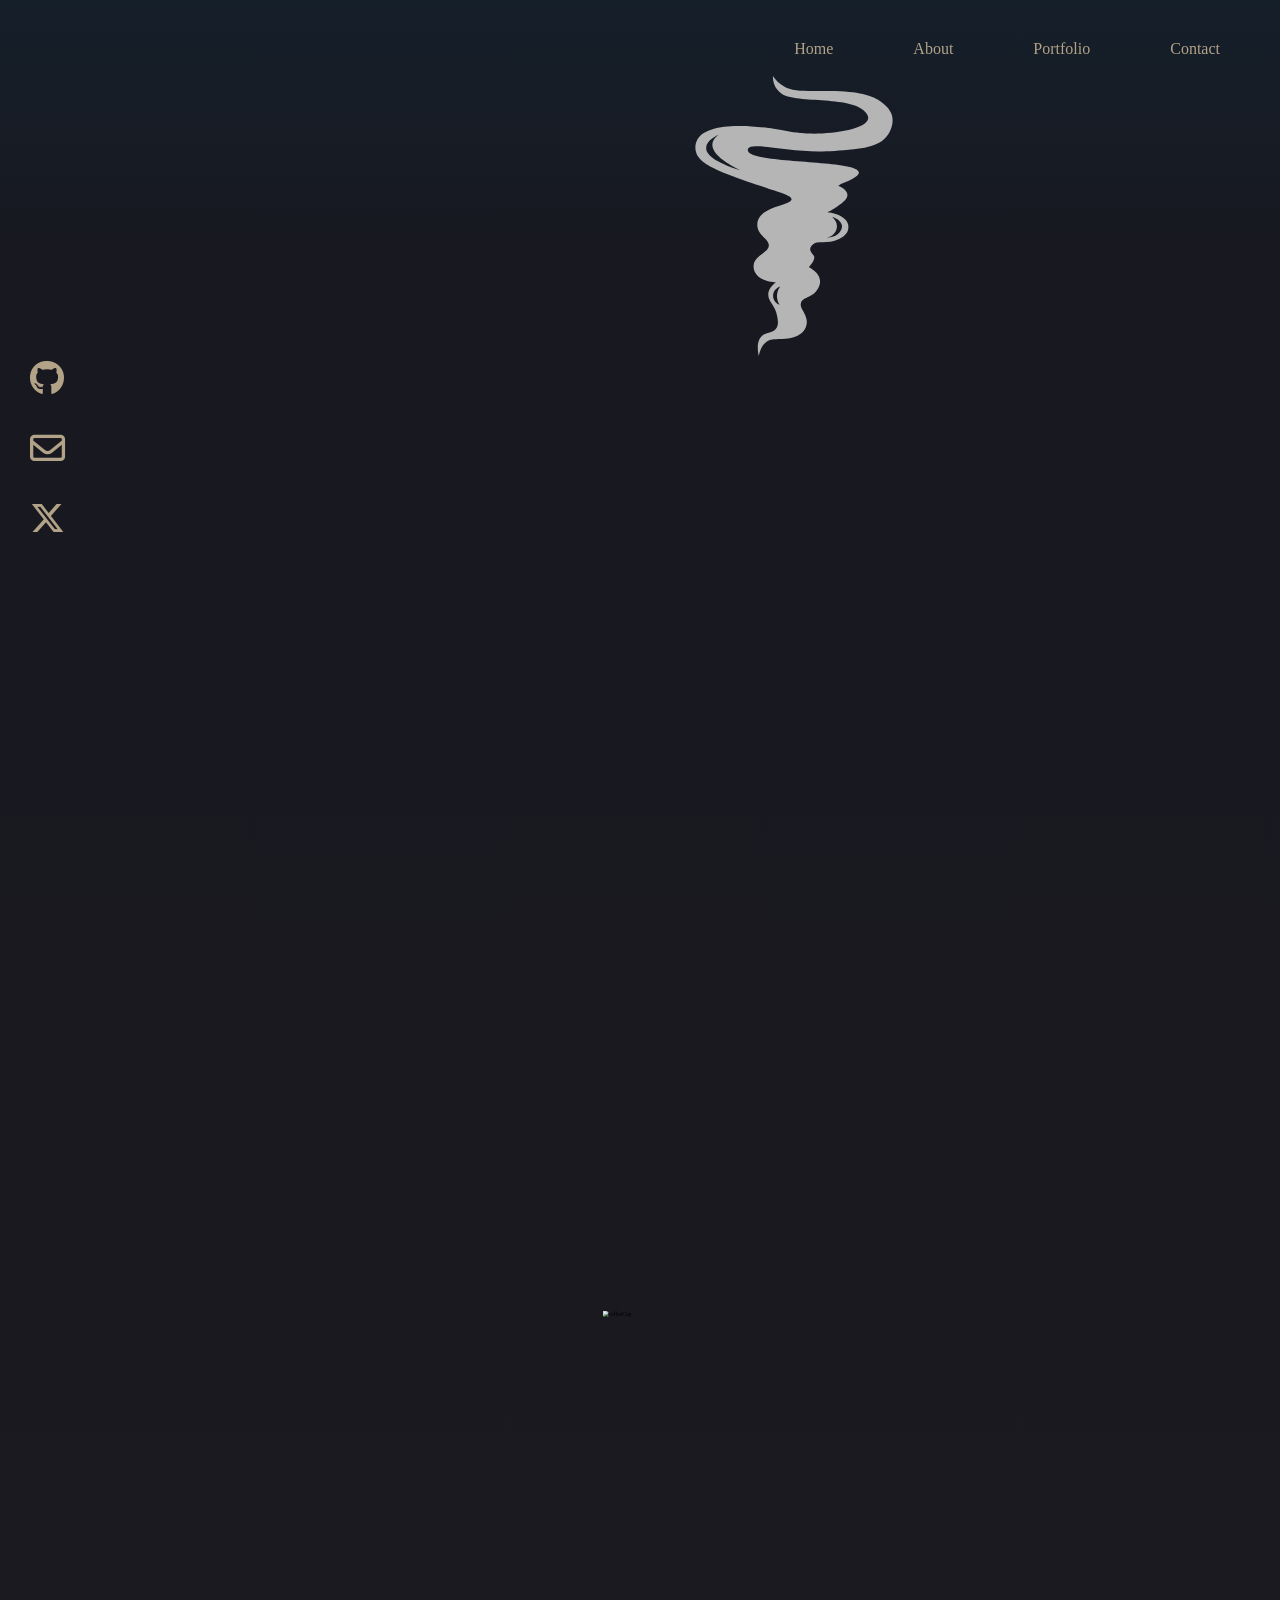
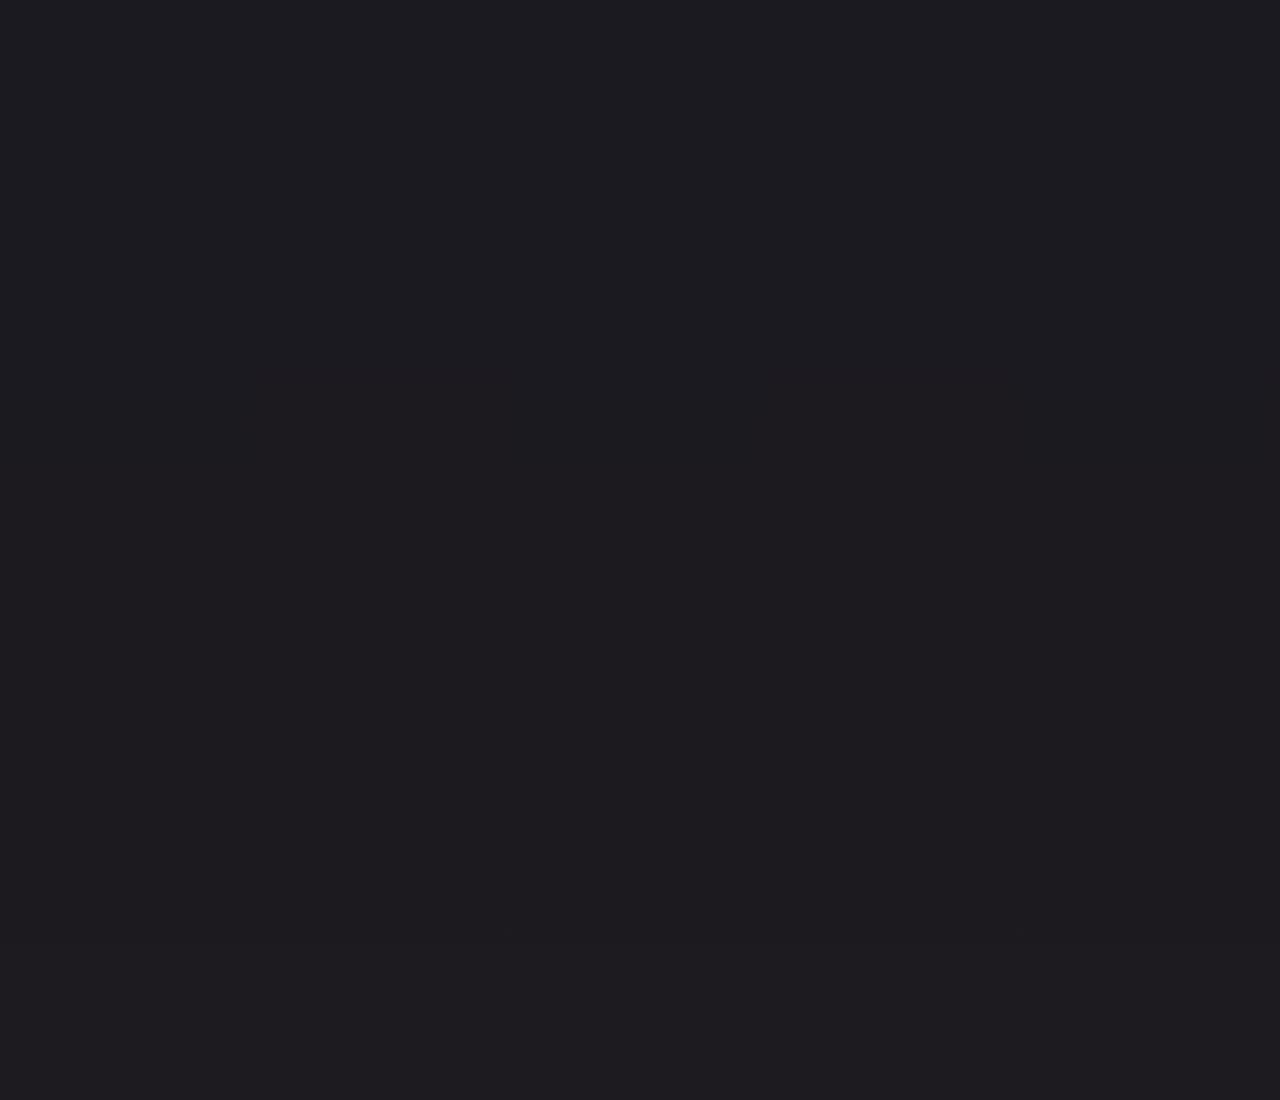
==== index.html @ a64e22fc "Merge pull request #1 from Aurios6/NewDesign New design change cup of coffe" ====
<!DOCTYPE html>
<html lang="en">

<head>
    <meta charset="UTF-8">
    <meta name="viewport" content="width=device-width, initial-scale=1.0">
    <link rel="stylesheet" href="https://cdnjs.cloudflare.com/ajax/libs/font-awesome/6.5.1/css/all.min.css"
        integrity="sha512-DTOQO9RWCH3ppGqcWaEA1BIZOC6xxalwEsw9c2QQeAIftl+Vegovlnee1c9QX4TctnWMn13TZye+giMm8e2LwA=="
        crossorigin="anonymous" referrerpolicy="no-referrer" />
    <link rel="stylesheet" href="styles.css">
    <title>Portfolio</title>
    <link rel="icon" type="image/x-icon" href="/Logo/CupOfCoffeeResize-02.svg">
</head>

<body>
    <header>
        <nav class="navbar">
            <a href="#Home">Home</a>
            <a href="#About"> About</a>
            <a href="#Portfolio">Portfolio</a>
            <a href="Contact">Contact</a>
        </nav>
    </header>

    <section class="page p1" id="Home">

        <div class="socialBar">
            <div class="column">
                <a href="https://github.com/Aurios6"><i class="fa-brands fa-github" title="git"></i></a>
                <a href="mailto:aurelien.vincentrandonnier.pro@gmail.com"><i class="fa-regular fa-envelope"
                        title="mail"></i></a>
                <a href="https://twitter.com/aurelienVR"><i class=" fa-brands fa-x-twitter" title="twitter"></i></a>
            </div>
        </div>

        <script src="effect.js"></script>

        <img src="Logo/CupOfCoffeeOutlineBrush.svg" alt="coffeeCup" class="coffeeCup">
        <img src="Logo/smokeStock.svg" alt="smokeStock" class="smokeStock">


    </section>

    <section class="page p2" id="About">
    </section>

    <section class="page p3" id="Portfolio">
    </section>

</body>

</html>
---- styles.css ----
@font-face {
    font-family: AKIRA;
    src: url(../Font/Akira.otf);
}

header {
    margin: 0;
}

html,
body {
    scroll-behavior: smooth;
    font-family: AKIRA;
}

body {
    margin: 0;
    background-image: linear-gradient(to bottom, #151F2A 0%, #181820 10%, #1D1B1F 100%), url("noise.svg");
    background-repeat: repeat-y;
}

body::-webkit-scrollbar {
    display: none;
}

section {
    display: flex;
    justify-content: center;
    align-content: center;
    height: 100vh;
}

.navbar {
    z-index: 10;
    position: fixed;
    top: 20px;
    right: 0%;
    margin-right: 20px;
}

.navbar a {
    float: left;
    display: block;
    color: #b2a287;
    text-align: center;
    padding: 20px 40px;
    text-decoration: none;
}

.navbar a:hover {
    color: #c8c0b1;
}

.socialBar {
    position: absolute;
    float: left;
    display: flex;
    align-items: center;
    z-index: 5;
    height: 100%;
    left: 0%;
    opacity: 1;
    transition: all 0.5s ease-in;
}

.hidden {
    opacity: 0;
    transform: translateX(-100%);
}

.column {
    position: relative;
    display: flex;
    flex-direction: column;
    margin: 30px;
    gap: 30px;
}

.column a {
    color: #b2a287;
    font-size: 35px;
}

.coffeeCup {
    user-select: none;
    position: fixed;
    left: 45%;
    bottom: -47%;
    scale: 35%;
    animation: wave 4s ease-in-out infinite alternate;
}

.smokeStock {
    user-select: none;
    position: relative;
    left: 12%;
    bottom: 26%;
    scale: 32%;
    animation: wave_smoke 8s ease-in-out infinite alternate;
}

@keyframes wave {
    0% {
        transform: translateY(0px);
    }

    50% {
        transform: translateY(-6px);
    }

    100% {
        transform: translateY(0px);
    }
}

@keyframes wave_smoke {
    0% {
        transform: scale(-1, 1) translate(0px, 0px);
    }

    33% {
        transform: scale(-1, 1) translate(-5px, -3px);
    }

    66% {
        transform: scale(-1, 1) translate(-9px, 8px);
    }

    100% {
        transform: scale(-1, 1) translate(0px, 0px);
    }
}
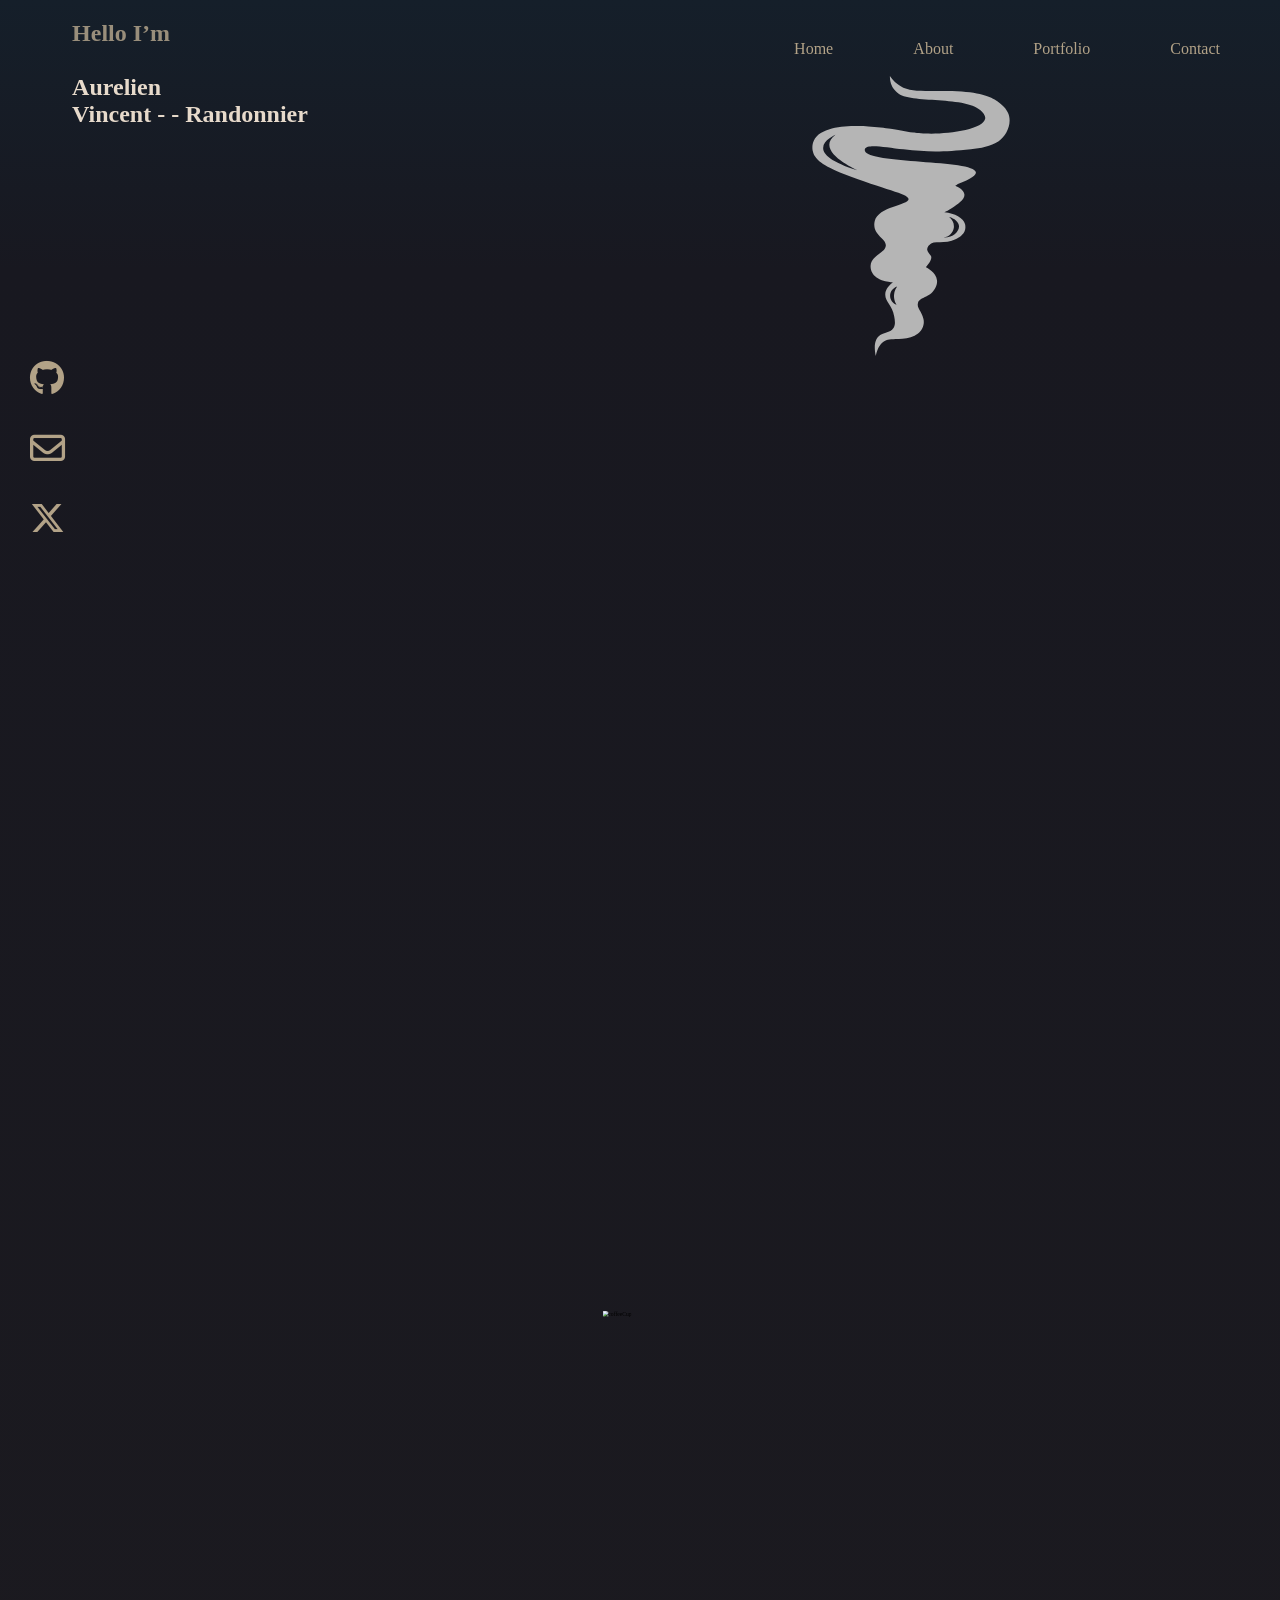
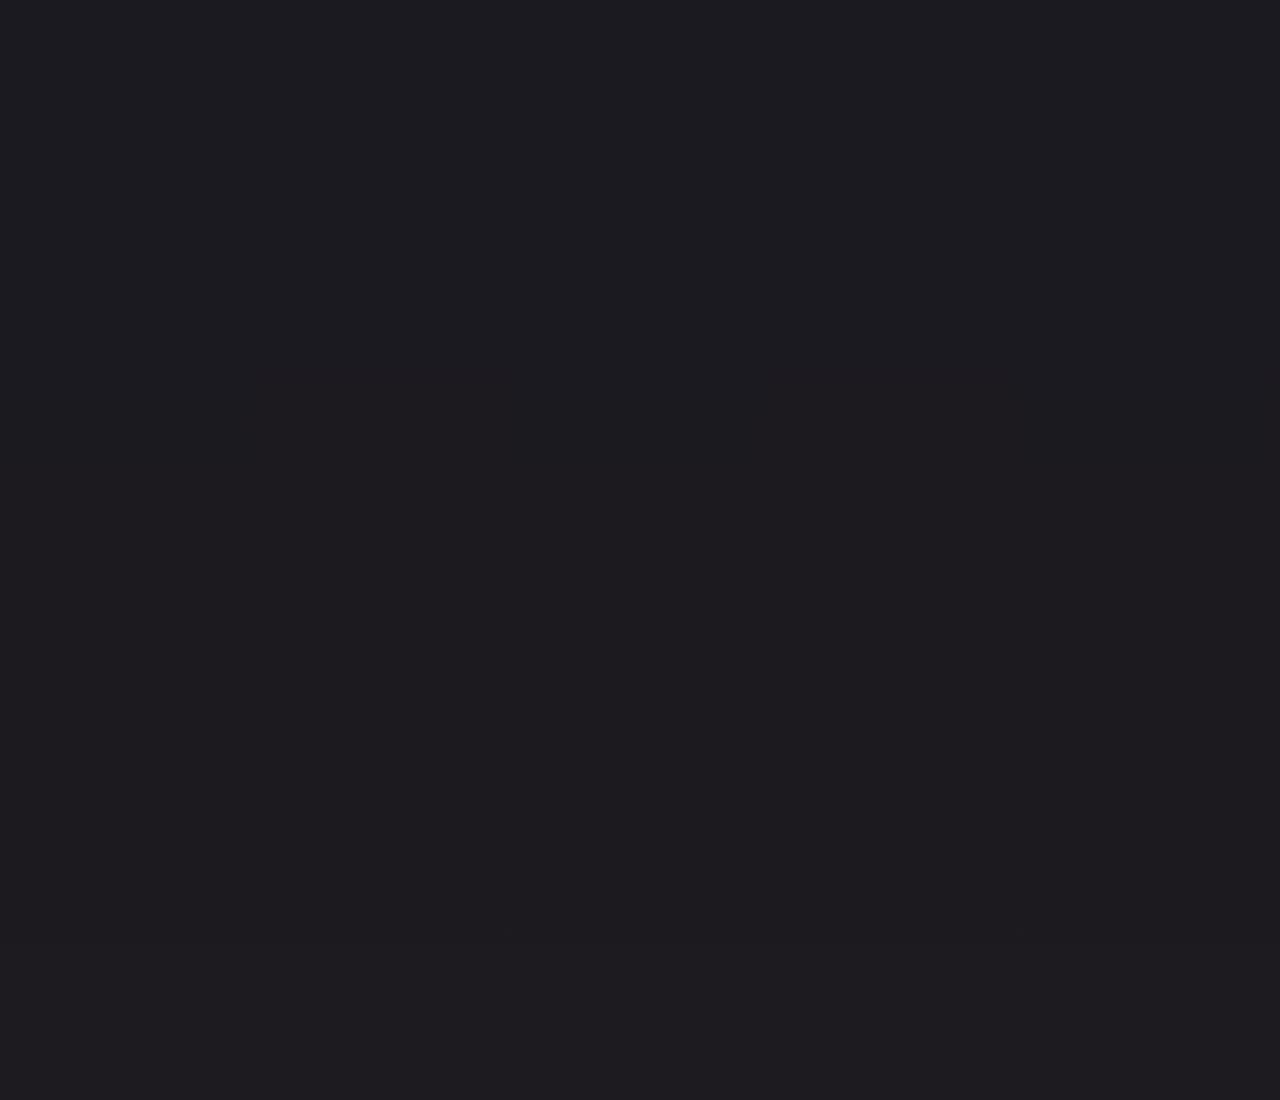
==== commit d59cd15b: "change name" ====
--- a/index.html
+++ b/index.html
@@ -35,9 +35,11 @@
 
         <script src="effect.js"></script>
 
+        <h1 class="mainTitle"><span style="color: #998e7b;"> Hello I’m</span> <br> <br> <span
+                style="color: rgb(231, 218, 203);">Aurelien<br>Vincent - -
+                Randonnier</span></h1>
         <img src="Logo/CupOfCoffeeOutlineBrush.svg" alt="coffeeCup" class="coffeeCup">
         <img src="Logo/smokeStock.svg" alt="smokeStock" class="smokeStock">
-
 
     </section>
 
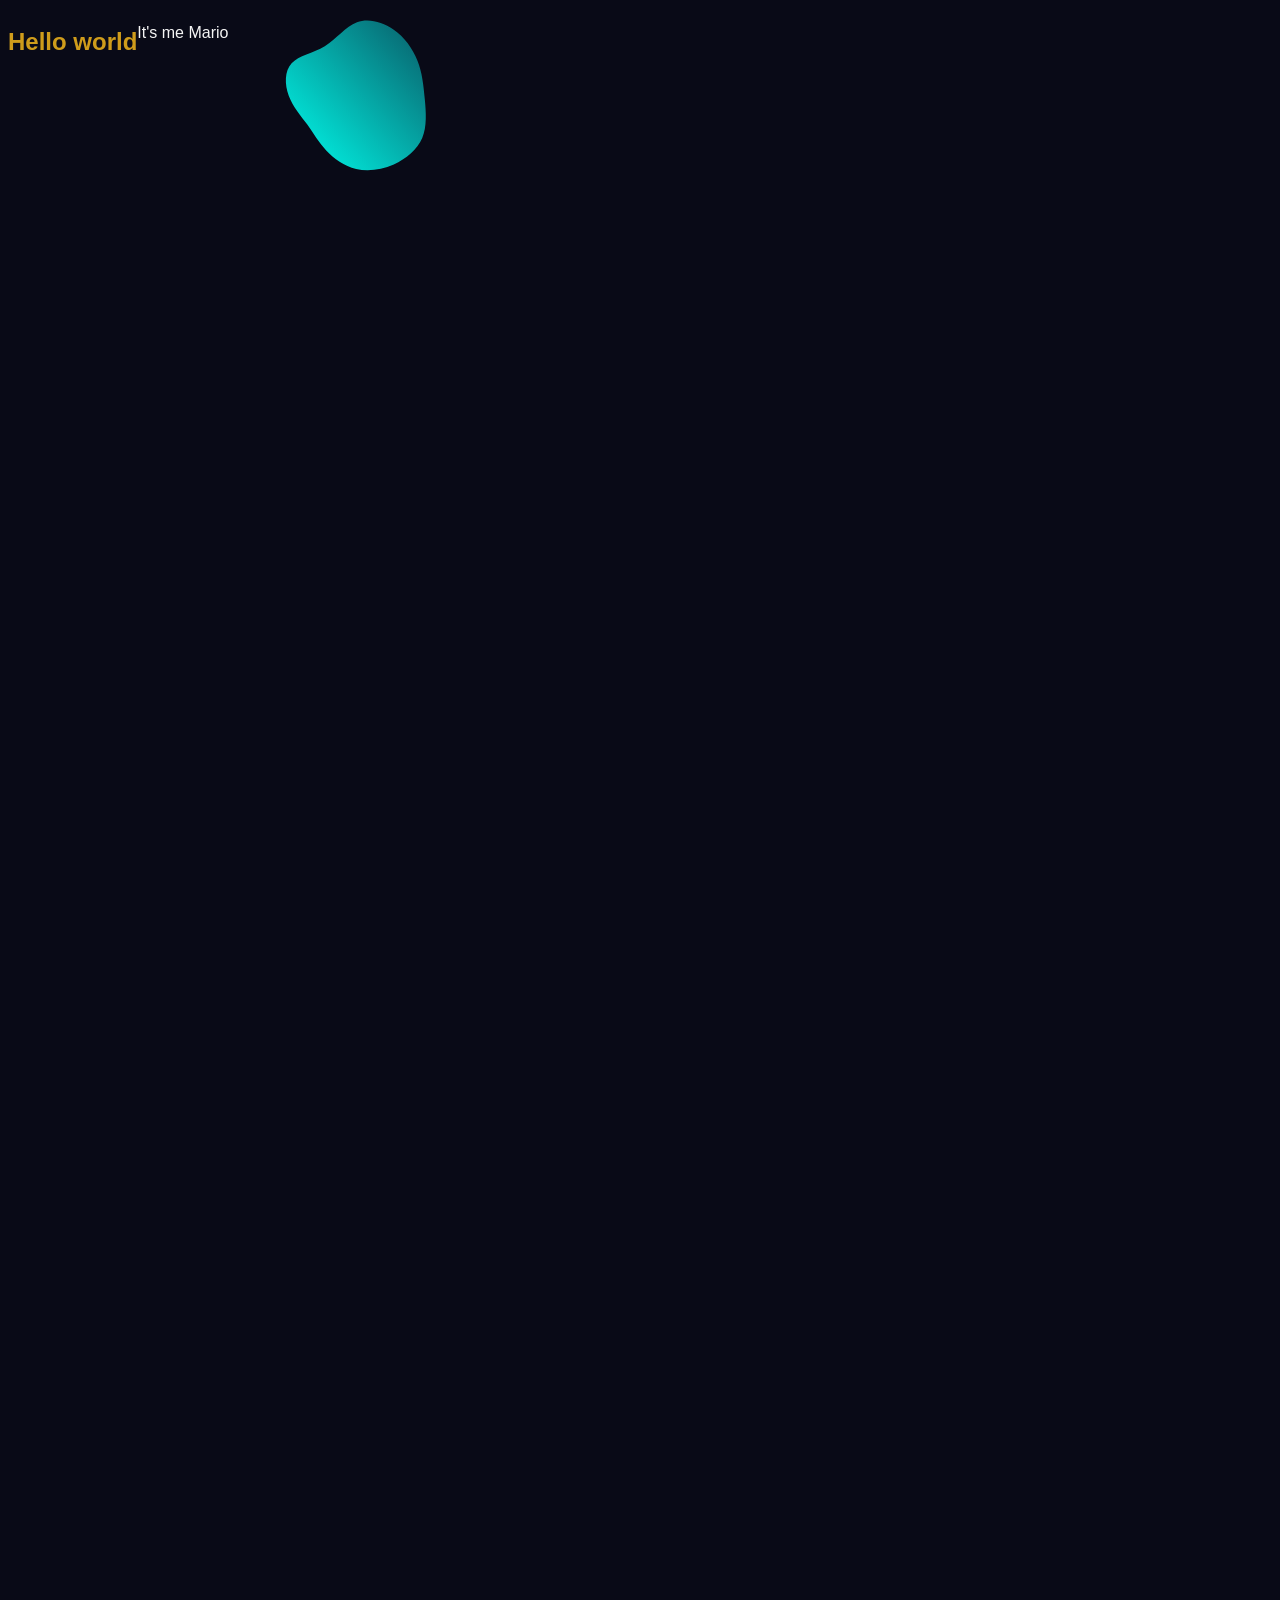
==== commit 57c36628: "Remove old site and start from a fresh start" ====
--- a/index.html
+++ b/index.html
@@ -1,54 +1,23 @@
 <!DOCTYPE html>
 <html lang="en">
-
 <head>
     <meta charset="UTF-8">
     <meta name="viewport" content="width=device-width, initial-scale=1.0">
-    <link rel="stylesheet" href="https://cdnjs.cloudflare.com/ajax/libs/font-awesome/6.5.1/css/all.min.css"
-        integrity="sha512-DTOQO9RWCH3ppGqcWaEA1BIZOC6xxalwEsw9c2QQeAIftl+Vegovlnee1c9QX4TctnWMn13TZye+giMm8e2LwA=="
-        crossorigin="anonymous" referrerpolicy="no-referrer" />
-    <link rel="stylesheet" href="styles.css">
-    <title>Portfolio</title>
-    <link rel="icon" type="image/x-icon" href="/Logo/CupOfCoffeeResize-02.svg">
+    <title>Document</title>
+    <link rel="stylesheet" href="Css/mainStyle.css">
 </head>
+<body>
 
-<body>
-    <header>
-        <nav class="navbar">
-            <a href="#Home">Home</a>
-            <a href="#About"> About</a>
-            <a href="#Portfolio">Portfolio</a>
-            <a href="Contact">Contact</a>
-        </nav>
-    </header>
-
-    <section class="page p1" id="Home">
-
-        <div class="socialBar">
-            <div class="column">
-                <a href="https://github.com/Aurios6"><i class="fa-brands fa-github" title="git"></i></a>
-                <a href="mailto:aurelien.vincentrandonnier.pro@gmail.com"><i class="fa-regular fa-envelope"
-                        title="mail"></i></a>
-                <a href="https://twitter.com/aurelienVR"><i class=" fa-brands fa-x-twitter" title="twitter"></i></a>
-            </div>
-        </div>
-
-        <script src="effect.js"></script>
-
-        <h1 class="mainTitle"><span style="color: #998e7b;"> Hello I’m</span> <br> <br> <span
-                style="color: rgb(231, 218, 203);">Aurelien<br>Vincent - -
-                Randonnier</span></h1>
-        <img src="Logo/CupOfCoffeeOutlineBrush.svg" alt="coffeeCup" class="coffeeCup">
-        <img src="Logo/smokeStock.svg" alt="smokeStock" class="smokeStock">
-
+    <section id="presentationPage">
+        <h1>Hello world</h1>
+        <p>It's me Mario</p>
+        <img src="Ressources/shaplessForm1.svg" width="20%" height=20%"> 
     </section>
-
-    <section class="page p2" id="About">
-    </section>
-
-    <section class="page p3" id="Portfolio">
-    </section>
-
+    <section id="aboutPage"></section>
+    <section id="skillPage"></section>
+    <section id="projectPage"></section>
+    <section id="contactPage"></section>
+  
+   
 </body>
-
 </html>
--- a/Css/mainStyle.css
+++ b/Css/mainStyle.css
@@ -0,0 +1,23 @@
+@font-face {
+    font-family: "Akira";
+    src: url("../Font/Akira.otf") format("opentype");
+}
+
+body{
+    font-family: "Akira", sans-serif;
+    background-color: #090a17;
+}
+
+section{
+    height: 100vh;
+    display: flex;
+}
+
+h1{
+    color: #cf9c1b;
+}
+
+p{
+    color: whitesmoke;
+}
+
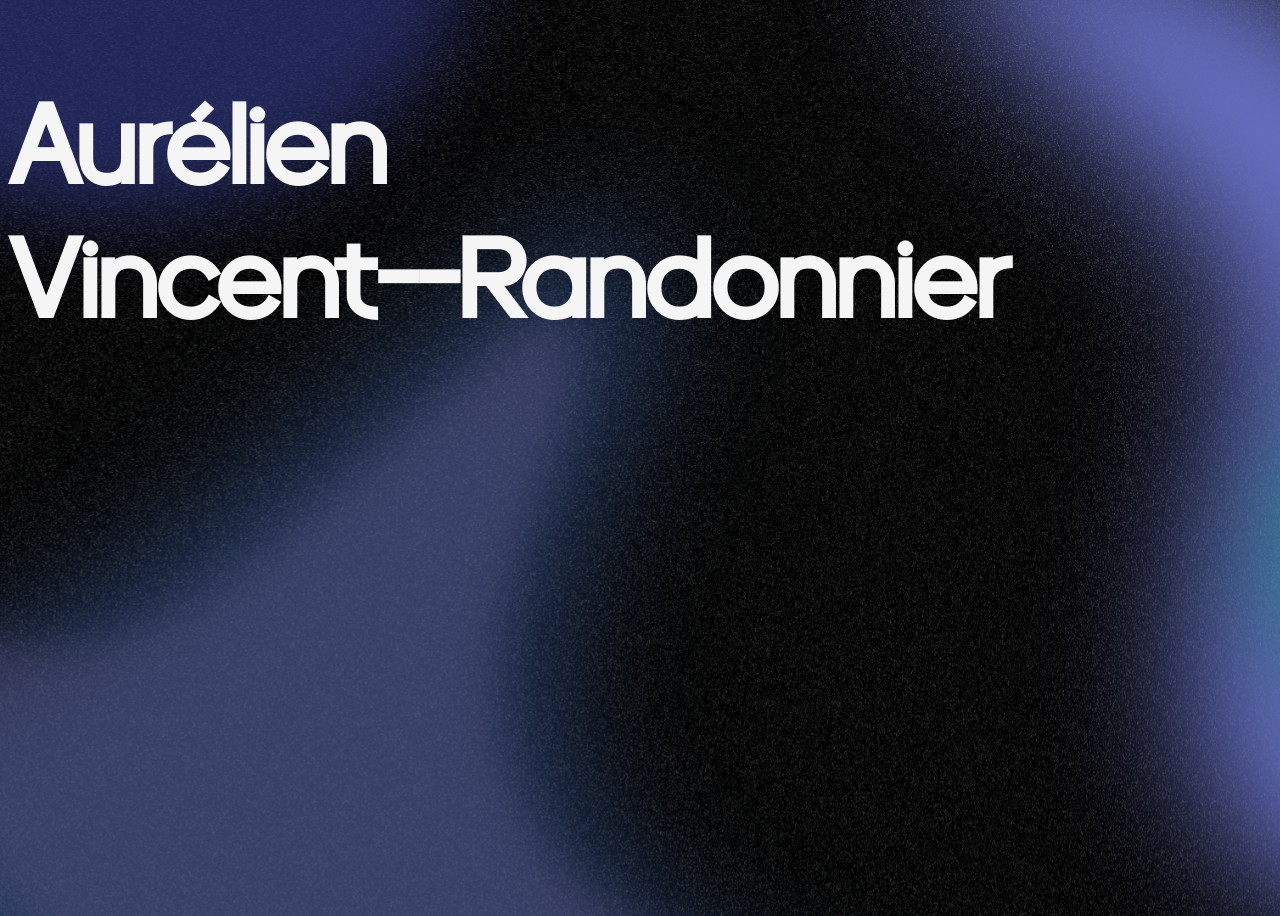
==== commit 22eb481c: "Basic of main page" ====
--- a/index.html
+++ b/index.html
@@ -7,17 +7,6 @@
     <link rel="stylesheet" href="Css/mainStyle.css">
 </head>
 <body>
-
-    <section id="presentationPage">
-        <h1>Hello world</h1>
-        <p>It's me Mario</p>
-        <img src="Ressources/shaplessForm1.svg" width="20%" height=20%"> 
-    </section>
-    <section id="aboutPage"></section>
-    <section id="skillPage"></section>
-    <section id="projectPage"></section>
-    <section id="contactPage"></section>
-  
-   
+  <h1>Aurélien<br>Vincent--Randonnier</h1>
 </body>
-</html>+</html>
--- a/Css/mainStyle.css
+++ b/Css/mainStyle.css
@@ -1,23 +1,26 @@
 @font-face {
-    font-family: "Akira";
-    src: url("../Font/Akira.otf") format("opentype");
+  font-family: "Quiking";
+  src: url("../Font/Quicking.otf");
 }
 
-body{
-    font-family: "Akira", sans-serif;
-    background-color: #090a17;
+
+body {
+  font-family: "Quiking";
+  background-image: url("../Ressources/bg_portfolio.svg");
+  background-position: center;
+  background-size: cover;
+  background-repeat: no-repeat;
+  height: 100vh;
+  display: flex;
+  overflow: hidden;
 }
 
-section{
-    height: 100vh;
-    display: flex;
+h1 {
+  color: whitesmoke;
+  font-size: 112px;
+  align-content: bottom;
 }
 
-h1{
-    color: #cf9c1b;
+p {
+  color: whitesmoke;
 }
-
-p{
-    color: whitesmoke;
-}
-
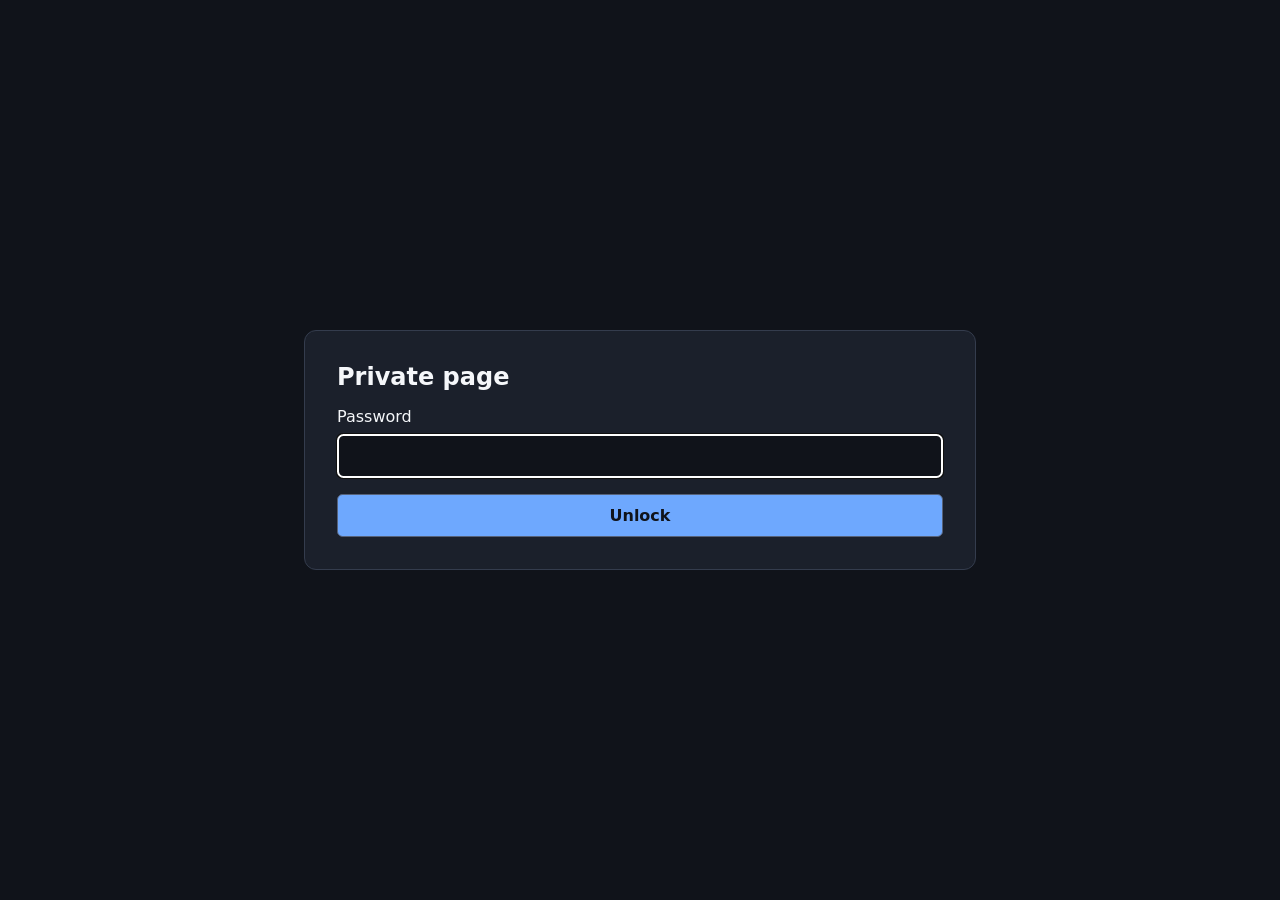
==== commit 2356196a: "Simple password" ====
--- a/index.html
+++ b/index.html
@@ -1,12 +1,25 @@
-<!DOCTYPE html>
+<!doctype html>
 <html lang="en">
-<head>
-    <meta charset="UTF-8">
-    <meta name="viewport" content="width=device-width, initial-scale=1.0">
-    <title>Document</title>
+  <head>
+    <meta charset="utf-8">
+    <meta name="viewport" content="width=device-width, initial-scale=1">
+    <meta name="robots" content="noindex, nofollow">
+    <title>Private page</title>
     <link rel="stylesheet" href="Css/mainStyle.css">
-</head>
-<body>
-  <h1>Aurélien<br>Vincent--Randonnier</h1>
-</body>
+  </head>
+  <body>
+    <main class="card">
+      <form id="login-form">
+        <h1>Private page</h1>
+        <label for="password">Password</label>
+        <input id="password" name="password" type="password" autocomplete="current-password" required autofocus>
+        <button type="submit">Unlock</button>
+        <p id="login-error" class="error" role="alert" hidden>Incorrect password.</p>
+      </form>
+
+      <section id="private-content" hidden></section>
+    </main>
+    <script src="content.enc.js"></script>
+    <script src="app.js"></script>
+  </body>
 </html>
--- a/Css/mainStyle.css
+++ b/Css/mainStyle.css
@@ -1,26 +1,74 @@
-@font-face {
-  font-family: "Quiking";
-  src: url("../Font/Quicking.otf");
+:root {
+  color-scheme: dark;
+  font-family: system-ui, sans-serif;
 }
 
+* {
+  box-sizing: border-box;
+}
 
 body {
-  font-family: "Quiking";
-  background-image: url("../Ressources/bg_portfolio.svg");
-  background-position: center;
-  background-size: cover;
-  background-repeat: no-repeat;
-  height: 100vh;
+  align-items: center;
+  background: #10131a;
+  color: #f5f7fa;
   display: flex;
-  overflow: hidden;
+  justify-content: center;
+  margin: 0;
+  min-height: 100vh;
+  padding: 1rem;
+}
+
+.card {
+  background: #1b202b;
+  border: 1px solid #343c4d;
+  border-radius: 0.75rem;
+  max-width: 42rem;
+  padding: 2rem;
+  width: 100%;
 }
 
 h1 {
-  color: whitesmoke;
-  font-size: 112px;
-  align-content: bottom;
+  font-size: 1.5rem;
+  margin-top: 0;
 }
 
-p {
-  color: whitesmoke;
+label,
+input,
+button {
+  display: block;
+  width: 100%;
 }
+
+label {
+  margin-bottom: 0.5rem;
+}
+
+input,
+button {
+  border: 1px solid #56627a;
+  border-radius: 0.35rem;
+  font: inherit;
+  padding: 0.7rem;
+}
+
+input {
+  background: #10131a;
+  color: inherit;
+  margin-bottom: 1rem;
+}
+
+button {
+  background: #6ea8fe;
+  color: #10131a;
+  cursor: pointer;
+  font-weight: 700;
+}
+
+.error {
+  color: #ff8f8f;
+  margin-bottom: 0;
+}
+
+#private-content {
+  line-height: 1.6;
+}
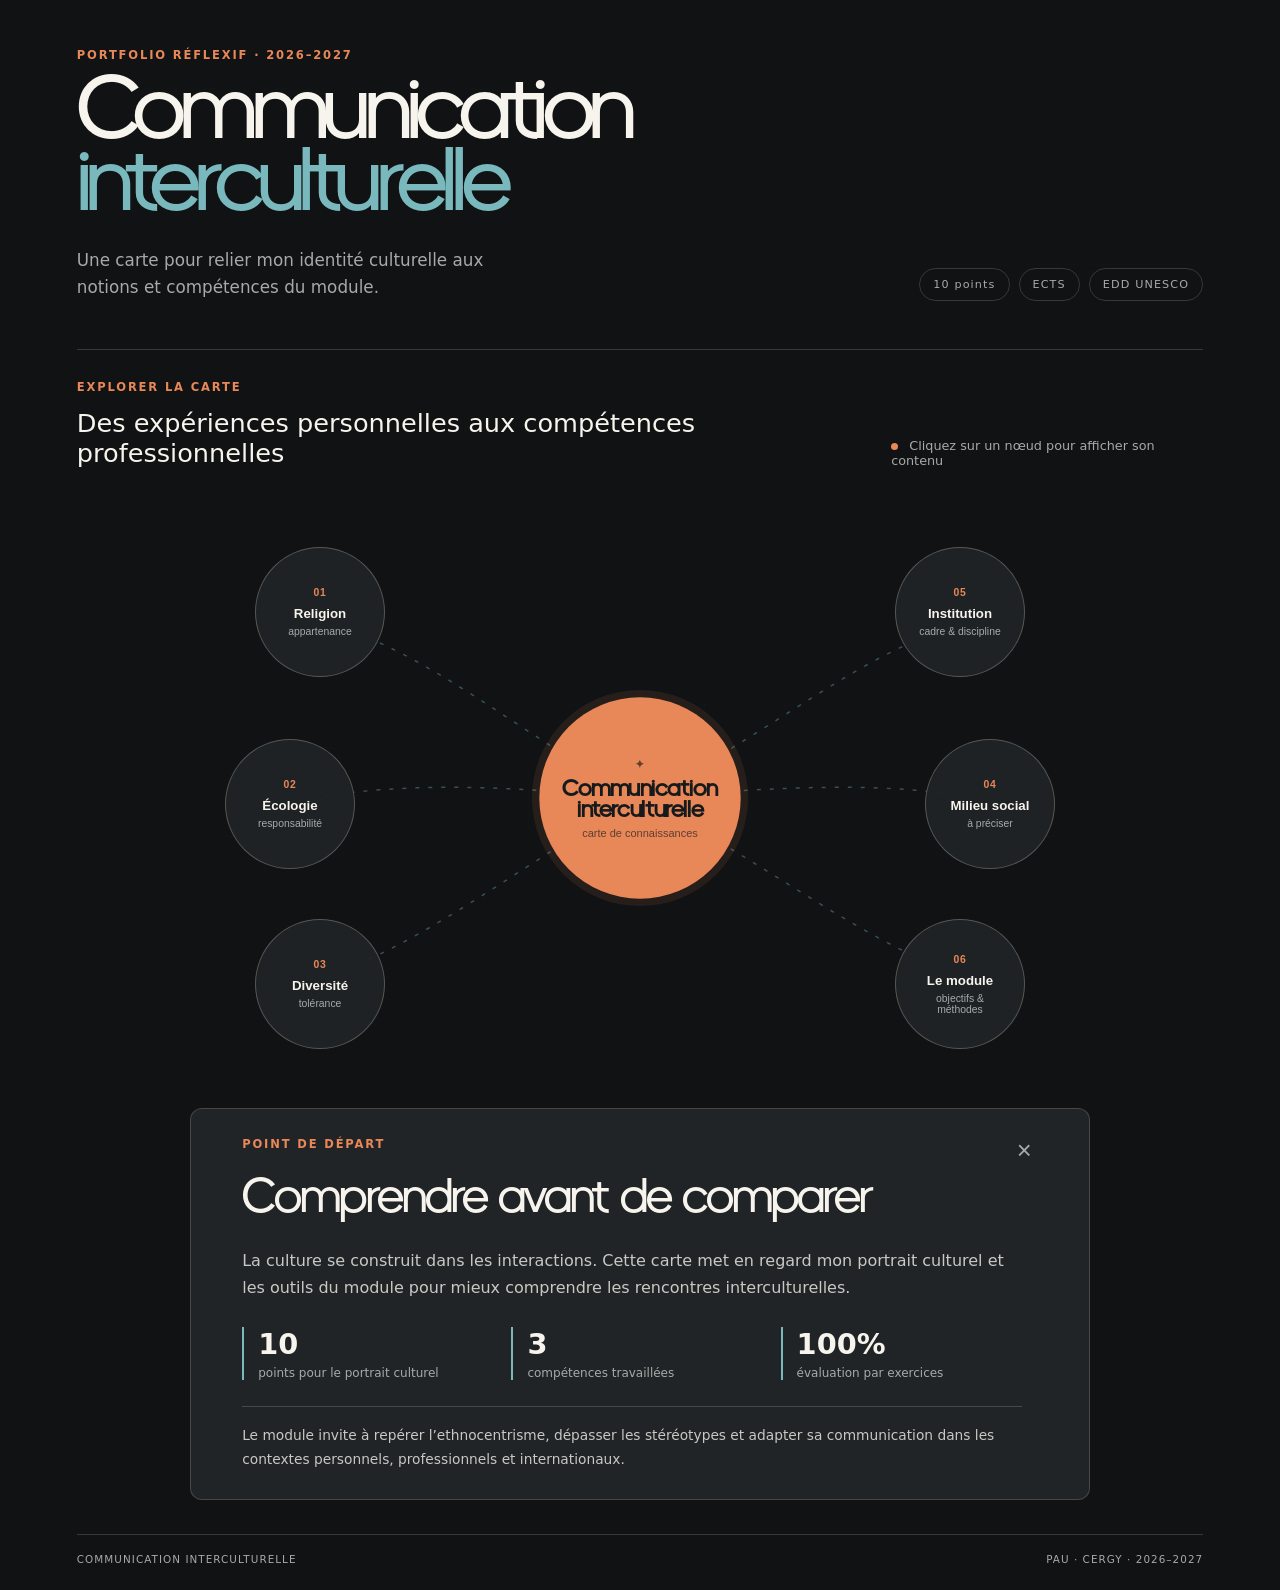
==== commit f87280f4: "copilot" ====
--- a/index.html
+++ b/index.html
@@ -1,25 +1,87 @@
 <!doctype html>
-<html lang="en">
+<html lang="fr">
   <head>
     <meta charset="utf-8">
     <meta name="viewport" content="width=device-width, initial-scale=1">
-    <meta name="robots" content="noindex, nofollow">
-    <title>Private page</title>
+    <meta name="description" content="Portrait culturel et fiche du module de communication interculturelle.">
+    <title>Communication interculturelle — carte de connaissances</title>
     <link rel="stylesheet" href="Css/mainStyle.css">
   </head>
   <body>
-    <main class="card">
-      <form id="login-form">
-        <h1>Private page</h1>
-        <label for="password">Password</label>
-        <input id="password" name="password" type="password" autocomplete="current-password" required autofocus>
-        <button type="submit">Unlock</button>
-        <p id="login-error" class="error" role="alert" hidden>Incorrect password.</p>
-      </form>
+    <main class="site-shell">
+      <header class="hero">
+        <div>
+          <p class="eyebrow">Portfolio réflexif · 2026–2027</p>
+          <h1>Communication<br><em>interculturelle</em></h1>
+          <p class="intro">Une carte pour relier mon identité culturelle aux notions et compétences du module.</p>
+        </div>
+        <div class="hero-meta" aria-label="Informations principales">
+          <span>10 points</span>
+          <span>ECTS</span>
+          <span>EDD UNESCO</span>
+        </div>
+      </header>
 
-      <section id="private-content" hidden></section>
+      <section class="workspace" aria-label="Carte de connaissances">
+        <div class="workspace-heading">
+          <div>
+            <p class="section-kicker">Explorer la carte</p>
+            <h2>Des expériences personnelles aux compétences professionnelles</h2>
+          </div>
+          <p class="hint"><span class="legend-dot"></span> Cliquez sur un nœud pour afficher son contenu</p>
+        </div>
+
+        <div class="map" id="knowledge-map">
+          <svg class="connections" aria-hidden="true" viewBox="0 0 1000 620" preserveAspectRatio="none">
+            <path d="M500 310 C390 255 280 155 180 135"></path>
+            <path d="M500 310 C380 300 260 290 150 315"></path>
+            <path d="M500 310 C390 370 280 460 180 490"></path>
+            <path d="M500 310 C620 255 730 155 830 135"></path>
+            <path d="M500 310 C630 300 750 290 860 315"></path>
+            <path d="M500 310 C620 370 730 460 830 490"></path>
+          </svg>
+
+          <button class="map-node node-center is-active" data-panel="overview">
+            <span class="node-icon">✦</span>
+            <strong>Communication<br>interculturelle</strong>
+            <small>carte de connaissances</small>
+          </button>
+
+          <button class="map-node node-religion" data-panel="religion">
+            <span class="node-icon">01</span><strong>Religion</strong><small>appartenance</small>
+          </button>
+          <button class="map-node node-ecology" data-panel="ecology">
+            <span class="node-icon">02</span><strong>Écologie</strong><small>responsabilité</small>
+          </button>
+          <button class="map-node node-diversity" data-panel="diversity">
+            <span class="node-icon">03</span><strong>Diversité</strong><small>tolérance</small>
+          </button>
+          <button class="map-node node-social" data-panel="social">
+            <span class="node-icon">04</span><strong>Milieu social</strong><small>à préciser</small>
+          </button>
+          <button class="map-node node-school" data-panel="school">
+            <span class="node-icon">05</span><strong>Institution</strong><small>cadre & discipline</small>
+          </button>
+          <button class="map-node node-course" data-panel="course">
+            <span class="node-icon">06</span><strong>Le module</strong><small>objectifs & méthodes</small>
+          </button>
+        </div>
+
+        <aside class="detail-panel" id="detail-panel" aria-live="polite">
+          <div class="panel-topline">
+            <span class="panel-tag" id="panel-tag">POINT DE DÉPART</span>
+            <button class="close-panel" type="button" aria-label="Réduire le détail">×</button>
+          </div>
+          <h3 id="panel-title">Comprendre avant de comparer</h3>
+          <div id="panel-content"></div>
+        </aside>
+      </section>
+
+      <footer>
+        <span>Communication interculturelle</span>
+        <span>PAU · CERGY · 2026–2027</span>
+      </footer>
     </main>
-    <script src="content.enc.js"></script>
     <script src="app.js"></script>
   </body>
 </html>
--- a/Css/mainStyle.css
+++ b/Css/mainStyle.css
@@ -1,74 +1,82 @@
+@font-face {
+  font-family: Quicking;
+  src: url("../Font/Quicking.otf") format("opentype");
+}
+
 :root {
   color-scheme: dark;
-  font-family: system-ui, sans-serif;
+  --ink: #f7f4ed;
+  --muted: #a7aaa8;
+  --line: rgba(235, 230, 215, .18);
+  --paper: #171a1c;
+  --panel: #202426;
+  --orange: #e88758;
+  --blue: #79b9bd;
+  --yellow: #dfc06b;
+  font-family: Inter, ui-sans-serif, system-ui, sans-serif;
 }
 
-* {
-  box-sizing: border-box;
+* { box-sizing: border-box; }
+
+body {
+  background: #101213;
+  color: var(--ink);
+  margin: 0;
+  min-width: 320px;
 }
 
-body {
-  align-items: center;
-  background: #10131a;
-  color: #f5f7fa;
-  display: flex;
-  justify-content: center;
-  margin: 0;
-  min-height: 100vh;
-  padding: 1rem;
+body::before {
+  background-image: linear-gradient(rgba(255,255,255,.025) 1px, transparent 1px), linear-gradient(90deg, rgba(255,255,255,.025) 1px, transparent 1px);
+  background-size: 44px 44px;
+  content: "";
+  inset: 0;
+  opacity: .35;
+  pointer-events: none;
+  position: fixed;
 }
 
-.card {
-  background: #1b202b;
-  border: 1px solid #343c4d;
-  border-radius: 0.75rem;
-  max-width: 42rem;
-  padding: 2rem;
-  width: 100%;
+.site-shell { margin: auto; max-width: 1440px; padding: 48px 6vw 25px; position: relative; }
+.hero { align-items: flex-end; display: flex; justify-content: space-between; padding-bottom: 48px; }
+.eyebrow, .section-kicker, .panel-tag { color: var(--orange); font-size: .72rem; font-weight: 800; letter-spacing: .16em; margin: 0 0 14px; text-transform: uppercase; }
+h1 { font-family: Quicking, Georgia, serif; font-size: clamp(3.2rem, 7vw, 7.2rem); font-weight: 400; letter-spacing: -.06em; line-height: .8; margin: 0; }
+h1 em { color: var(--blue); font-style: normal; }
+.intro { color: var(--muted); font-size: 1.05rem; line-height: 1.6; margin: 28px 0 0; max-width: 450px; }
+.hero-meta { display: flex; gap: 9px; }
+.hero-meta span { border: 1px solid var(--line); border-radius: 99px; color: var(--muted); font-size: .7rem; letter-spacing: .1em; padding: 9px 13px; }
+.workspace { border-top: 1px solid var(--line); padding-top: 30px; }
+.workspace-heading { align-items: flex-end; display: flex; justify-content: space-between; }
+.workspace-heading h2 { font-size: clamp(1.25rem, 2vw, 1.75rem); font-weight: 500; margin: 0; }
+.hint { color: var(--muted); font-size: .8rem; margin: 0; }
+.legend-dot { background: var(--orange); border-radius: 50%; display: inline-block; height: 7px; margin-right: 7px; width: 7px; }
+.map { height: min(57vw, 620px); margin: 20px auto 0; max-width: 1000px; min-height: 440px; position: relative; }
+.connections { height: 100%; inset: 0; position: absolute; width: 100%; }
+.connections path { fill: none; stroke: rgba(121,185,189,.38); stroke-dasharray: 4 9; stroke-width: 1.5; }
+.map-node { align-items: center; background: rgba(32,36,38,.96); border: 1px solid rgba(235,230,215,.27); border-radius: 50%; color: var(--ink); cursor: pointer; display: flex; flex-direction: column; height: 130px; justify-content: center; padding: 16px; position: absolute; text-align: center; transform: translate(-50%, -50%); transition: border-color .2s, box-shadow .2s, transform .2s; width: 130px; }
+.map-node:hover, .map-node.is-active { border-color: var(--orange); box-shadow: 0 0 0 7px rgba(232,135,88,.1); transform: translate(-50%, -50%) scale(1.06); }
+.map-node strong { font-size: .83rem; font-weight: 700; }
+.map-node small { color: var(--muted); font-size: .65rem; margin-top: 5px; }
+.node-icon { color: var(--orange); font-size: .65rem; font-weight: 800; letter-spacing: .08em; margin-bottom: 8px; }
+.node-center { background: var(--orange); border: 0; color: #171a1c; height: 190px; left: 50%; top: 50%; width: 190px; }
+.node-center .node-icon, .node-center small { color: rgba(23,26,28,.66); }
+.node-center strong { font-family: Quicking, Georgia, serif; font-size: 1.35rem; letter-spacing: -.02em; line-height: .95; }
+.node-religion { left: 18%; top: 20%; }.node-ecology { left: 15%; top: 51%; }.node-diversity { left: 18%; top: 80%; }
+.node-school { left: 82%; top: 20%; }.node-social { left: 85%; top: 51%; }.node-course { left: 82%; top: 80%; }
+.detail-panel { background: var(--panel); border: 1px solid var(--line); border-radius: 12px; margin: 0 auto 34px; max-width: 900px; padding: 28px clamp(22px, 4vw, 52px); position: relative; }
+.panel-topline { align-items: center; display: flex; justify-content: space-between; }
+.close-panel { background: none; border: 0; color: var(--muted); cursor: pointer; font-size: 1.6rem; line-height: 1; }
+.detail-panel h3 { font-family: Quicking, Georgia, serif; font-size: clamp(1.8rem, 4vw, 3rem); font-weight: 400; letter-spacing: -.04em; margin: 4px 0 20px; }
+.lead, .reflection, .panel-note { color: #c8c9c4; line-height: 1.7; margin: 0; max-width: 780px; }
+.stat-grid { display: grid; gap: 12px; grid-template-columns: repeat(3, 1fr); margin: 26px 0; }
+.stat-grid div { border-left: 2px solid var(--blue); display: flex; flex-direction: column; gap: 5px; padding-left: 14px; }
+.stat-grid strong { font-size: 1.8rem; }.stat-grid span { color: var(--muted); font-size: .75rem; }
+.panel-note { border-top: 1px solid var(--line); font-size: .86rem; margin-top: 22px; padding-top: 17px; }
+.fact { border-bottom: 1px solid var(--line); display: flex; gap: 30px; padding: 13px 0; }.fact span, .value span { color: var(--muted); flex: 0 0 155px; font-size: .75rem; text-transform: uppercase; }.fact strong { font-size: .95rem; font-weight: 500; }.value { display: flex; gap: 30px; padding: 18px 0 3px; }.value p { margin: 0; }.reflection { font-size: .88rem; margin-top: 18px; }
+.course-columns { display: grid; gap: 35px; grid-template-columns: 1.35fr 1fr; margin-top: 26px; }.course-columns h4 { color: var(--blue); font-size: .73rem; letter-spacing: .12em; text-transform: uppercase; }.course-columns ul { color: #c8c9c4; line-height: 1.7; margin: 0; padding-left: 18px; }.course-columns li { margin: 6px 0; }
+.module-links { display: flex; gap: 10px; margin-top: 28px; }.module-links button { background: transparent; border: 1px solid var(--line); border-radius: 99px; color: var(--ink); cursor: pointer; padding: 10px 15px; }.module-links span { color: var(--orange); margin-left: 7px; }
+.topic-list { display: flex; flex-wrap: wrap; gap: 10px; }.topic-list span { background: rgba(121,185,189,.1); border: 1px solid rgba(121,185,189,.35); border-radius: 99px; color: #c8e3e3; font-size: .85rem; padding: 10px 14px; }
+.assessment-row { align-items: center; border-bottom: 1px solid var(--line); display: flex; gap: 25px; padding: 15px 0; }.assessment-row strong { color: var(--orange); font-size: 1.3rem; min-width: 60px; }.assessment-row span { color: #c8c9c4; }
+footer { border-top: 1px solid var(--line); color: var(--muted); display: flex; font-size: .65rem; justify-content: space-between; letter-spacing: .1em; margin-top: 20px; padding-top: 18px; text-transform: uppercase; }
+
+@media (max-width: 700px) {
+  .site-shell { padding: 28px 20px 20px; }.hero { align-items: flex-start; flex-direction: column; gap: 28px; }.hero-meta { flex-wrap: wrap; }.workspace-heading { align-items: flex-start; flex-direction: column; gap: 13px; }.hint { margin-bottom: 4px; }.map { height: 470px; min-height: 0; }.map-node { height: 94px; padding: 8px; width: 94px; }.map-node strong { font-size: .68rem; }.map-node small { font-size: .55rem; }.node-center { height: 145px; width: 145px; }.node-center strong { font-size: 1.05rem; }.node-religion, .node-school { top: 15%; }.node-diversity, .node-course { top: 85%; }.node-religion, .node-diversity { left: 17%; }.node-school, .node-course { left: 83%; }.node-ecology, .node-social { top: 50%; }.node-ecology { left: 13%; }.node-social { left: 87%; }.connections path { stroke-width: 1; }.stat-grid, .course-columns { grid-template-columns: 1fr; }.fact, .value { display: block; }.fact span, .value span { display: block; margin-bottom: 7px; }.module-links { flex-direction: column; } footer { gap: 10px; flex-direction: column; }
 }
-
-h1 {
-  font-size: 1.5rem;
-  margin-top: 0;
-}
-
-label,
-input,
-button {
-  display: block;
-  width: 100%;
-}
-
-label {
-  margin-bottom: 0.5rem;
-}
-
-input,
-button {
-  border: 1px solid #56627a;
-  border-radius: 0.35rem;
-  font: inherit;
-  padding: 0.7rem;
-}
-
-input {
-  background: #10131a;
-  color: inherit;
-  margin-bottom: 1rem;
-}
-
-button {
-  background: #6ea8fe;
-  color: #10131a;
-  cursor: pointer;
-  font-weight: 700;
-}
-
-.error {
-  color: #ff8f8f;
-  margin-bottom: 0;
-}
-
-#private-content {
-  line-height: 1.6;
-}
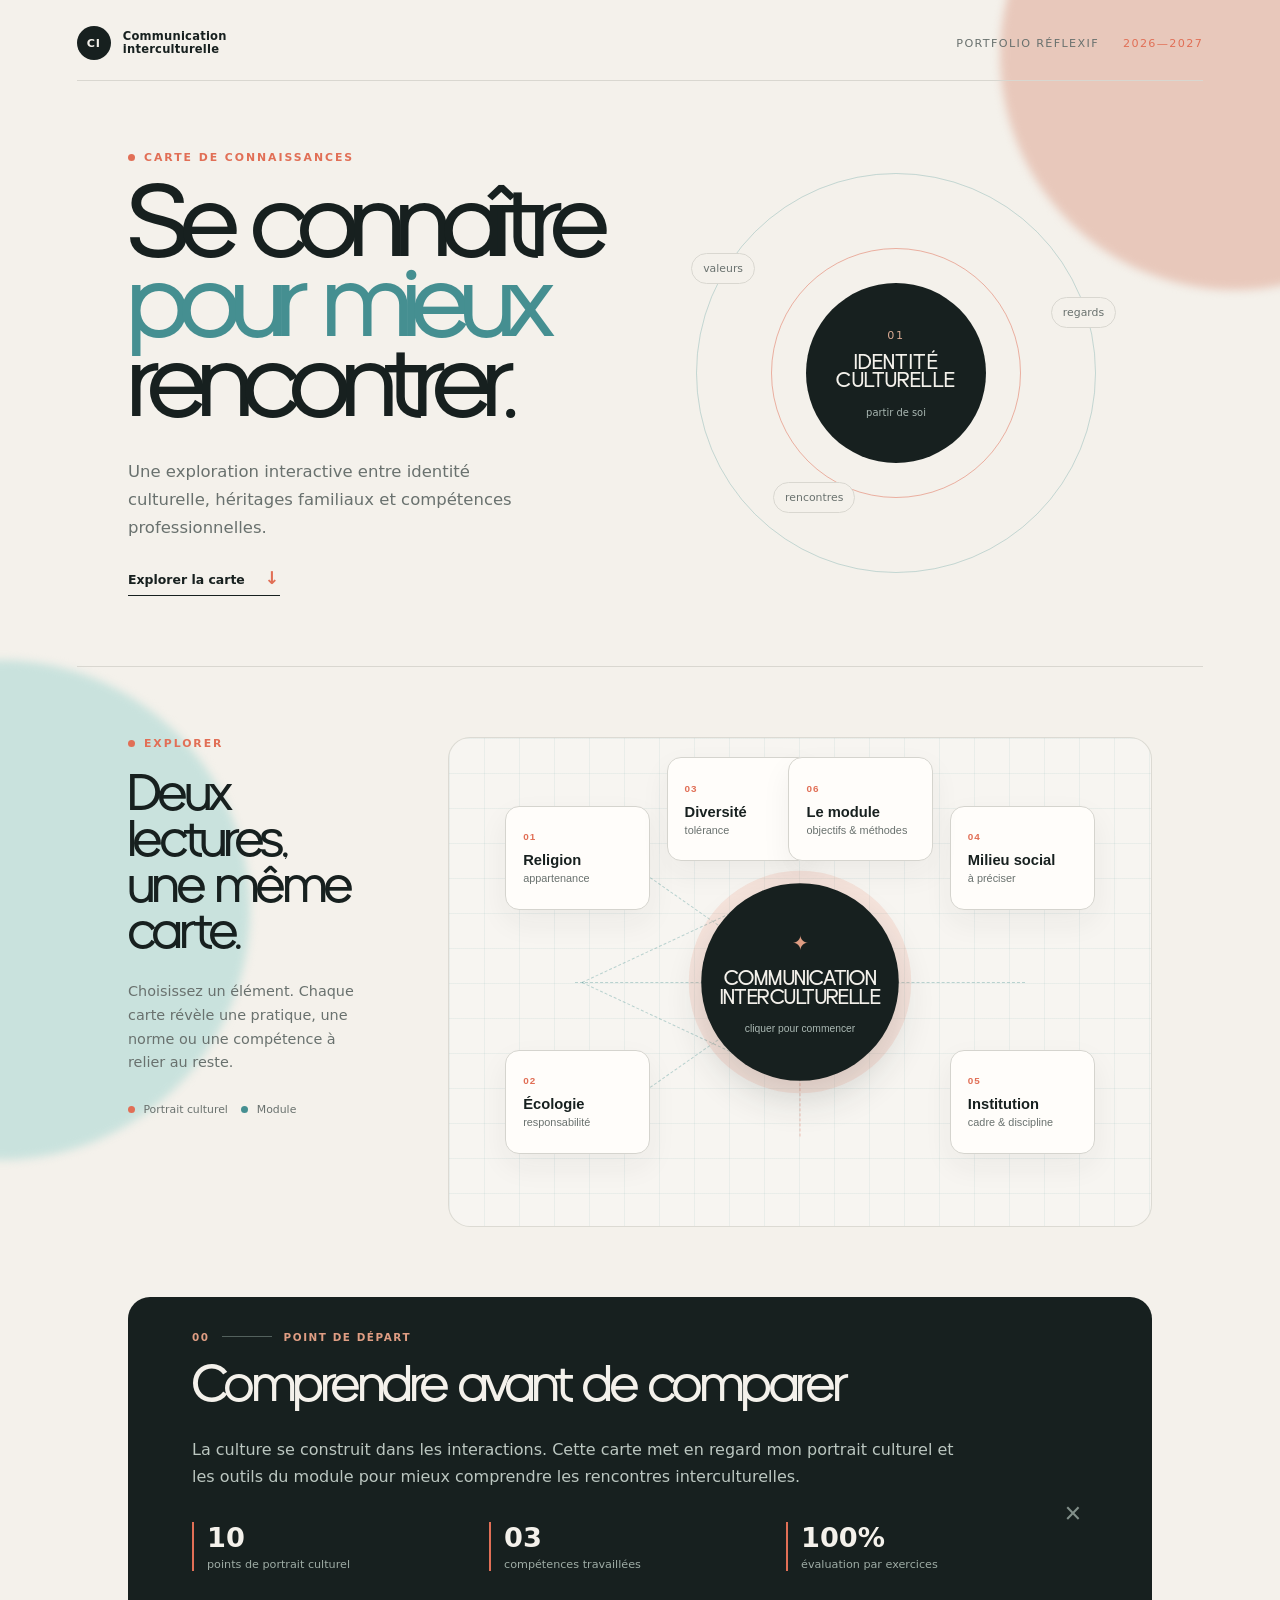
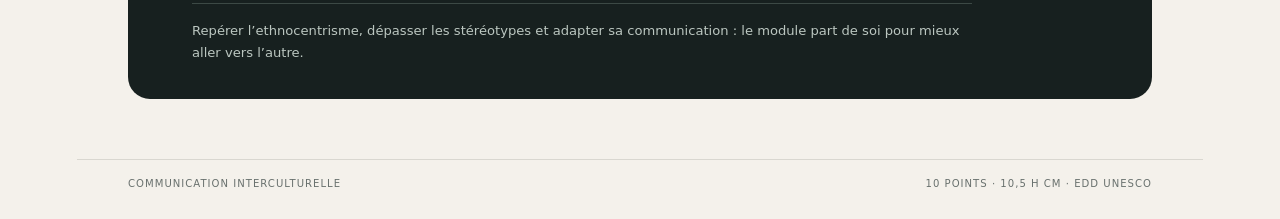
==== commit 97685456: "Redesign interactive intercultural map Co-authored-by: Copilot <223556219+Copilot@users.noreply.gith" ====
--- a/index.html
+++ b/index.html
@@ -4,83 +4,61 @@
     <meta charset="utf-8">
     <meta name="viewport" content="width=device-width, initial-scale=1">
     <meta name="description" content="Portrait culturel et fiche du module de communication interculturelle.">
-    <title>Communication interculturelle — carte de connaissances</title>
+    <title>CI — Carte de connaissances</title>
     <link rel="stylesheet" href="Css/mainStyle.css">
   </head>
   <body>
-    <main class="site-shell">
-      <header class="hero">
-        <div>
-          <p class="eyebrow">Portfolio réflexif · 2026–2027</p>
-          <h1>Communication<br><em>interculturelle</em></h1>
-          <p class="intro">Une carte pour relier mon identité culturelle aux notions et compétences du module.</p>
-        </div>
-        <div class="hero-meta" aria-label="Informations principales">
-          <span>10 points</span>
-          <span>ECTS</span>
-          <span>EDD UNESCO</span>
-        </div>
+    <div class="ambient ambient-one"></div>
+    <div class="ambient ambient-two"></div>
+    <main class="app">
+      <header class="topbar">
+        <a class="brand" href="#" aria-label="Retour au début"><span>CI</span><strong>Communication<br>interculturelle</strong></a>
+        <div class="topbar-meta"><span>Portfolio réflexif</span><span class="year">2026—2027</span></div>
       </header>
 
-      <section class="workspace" aria-label="Carte de connaissances">
-        <div class="workspace-heading">
-          <div>
-            <p class="section-kicker">Explorer la carte</p>
-            <h2>Des expériences personnelles aux compétences professionnelles</h2>
-          </div>
-          <p class="hint"><span class="legend-dot"></span> Cliquez sur un nœud pour afficher son contenu</p>
+      <section class="hero">
+        <div class="hero-copy">
+          <p class="eyebrow"><span></span> Carte de connaissances</p>
+          <h1>Se connaître<br><em>pour mieux</em><br>rencontrer.</h1>
+          <p class="hero-text">Une exploration interactive entre identité culturelle, héritages familiaux et compétences professionnelles.</p>
+          <a class="scroll-link" href="#explorer">Explorer la carte <span>↓</span></a>
         </div>
-
-        <div class="map" id="knowledge-map">
-          <svg class="connections" aria-hidden="true" viewBox="0 0 1000 620" preserveAspectRatio="none">
-            <path d="M500 310 C390 255 280 155 180 135"></path>
-            <path d="M500 310 C380 300 260 290 150 315"></path>
-            <path d="M500 310 C390 370 280 460 180 490"></path>
-            <path d="M500 310 C620 255 730 155 830 135"></path>
-            <path d="M500 310 C630 300 750 290 860 315"></path>
-            <path d="M500 310 C620 370 730 460 830 490"></path>
-          </svg>
-
-          <button class="map-node node-center is-active" data-panel="overview">
-            <span class="node-icon">✦</span>
-            <strong>Communication<br>interculturelle</strong>
-            <small>carte de connaissances</small>
-          </button>
-
-          <button class="map-node node-religion" data-panel="religion">
-            <span class="node-icon">01</span><strong>Religion</strong><small>appartenance</small>
-          </button>
-          <button class="map-node node-ecology" data-panel="ecology">
-            <span class="node-icon">02</span><strong>Écologie</strong><small>responsabilité</small>
-          </button>
-          <button class="map-node node-diversity" data-panel="diversity">
-            <span class="node-icon">03</span><strong>Diversité</strong><small>tolérance</small>
-          </button>
-          <button class="map-node node-social" data-panel="social">
-            <span class="node-icon">04</span><strong>Milieu social</strong><small>à préciser</small>
-          </button>
-          <button class="map-node node-school" data-panel="school">
-            <span class="node-icon">05</span><strong>Institution</strong><small>cadre & discipline</small>
-          </button>
-          <button class="map-node node-course" data-panel="course">
-            <span class="node-icon">06</span><strong>Le module</strong><small>objectifs & méthodes</small>
-          </button>
+        <div class="hero-visual" aria-label="Résumé du portfolio">
+          <div class="visual-ring ring-back"></div>
+          <div class="visual-ring ring-front"></div>
+          <div class="visual-core"><span>01</span><strong>IDENTITÉ<br>CULTURELLE</strong><small>partir de soi</small></div>
+          <span class="orbit orbit-one">valeurs</span><span class="orbit orbit-two">regards</span><span class="orbit orbit-three">rencontres</span>
         </div>
-
-        <aside class="detail-panel" id="detail-panel" aria-live="polite">
-          <div class="panel-topline">
-            <span class="panel-tag" id="panel-tag">POINT DE DÉPART</span>
-            <button class="close-panel" type="button" aria-label="Réduire le détail">×</button>
-          </div>
-          <h3 id="panel-title">Comprendre avant de comparer</h3>
-          <div id="panel-content"></div>
-        </aside>
       </section>
 
-      <footer>
-        <span>Communication interculturelle</span>
-        <span>PAU · CERGY · 2026–2027</span>
-      </footer>
+      <section class="explorer" id="explorer">
+        <div class="explorer-intro">
+          <p class="eyebrow"><span></span> Explorer</p>
+          <h2>Deux lectures,<br>une même carte.</h2>
+          <p>Choisissez un élément. Chaque carte révèle une pratique, une norme ou une compétence à relier au reste.</p>
+          <div class="legend"><i class="dot dot-coral"></i> Portrait culturel <i class="dot dot-teal"></i> Module</div>
+        </div>
+        <div class="knowledge-board">
+          <div class="board-lines" aria-hidden="true"><i></i><i></i><i></i><i></i><i></i><i></i></div>
+          <button class="knowledge-node node-religion" data-panel="religion"><span>01</span><strong>Religion</strong><small>appartenance</small></button>
+          <button class="knowledge-node node-ecology" data-panel="ecology"><span>02</span><strong>Écologie</strong><small>responsabilité</small></button>
+          <button class="knowledge-node node-diversity" data-panel="diversity"><span>03</span><strong>Diversité</strong><small>tolérance</small></button>
+          <button class="knowledge-node node-social" data-panel="social"><span>04</span><strong>Milieu social</strong><small>à préciser</small></button>
+          <button class="knowledge-node node-school" data-panel="school"><span>05</span><strong>Institution</strong><small>cadre & discipline</small></button>
+          <button class="knowledge-node node-course" data-panel="course"><span>06</span><strong>Le module</strong><small>objectifs & méthodes</small></button>
+          <button class="knowledge-center" data-panel="overview"><span class="spark">✦</span><strong>COMMUNICATION<br>INTERCULTURELLE</strong><small>cliquer pour commencer</small></button>
+        </div>
+      </section>
+
+      <section class="detail-section" id="detail-section" aria-live="polite">
+        <div class="detail-index"><span id="detail-number">00</span><span class="detail-rule"></span><span id="detail-tag">POINT DE DÉPART</span></div>
+        <div class="detail-main">
+          <div><h2 id="panel-title">Comprendre avant de comparer</h2><div id="panel-content"></div></div>
+          <button class="close-panel" type="button" aria-label="Fermer le détail">×</button>
+        </div>
+      </section>
+
+      <footer><span>Communication interculturelle</span><span>10 points · 10,5 h CM · EDD UNESCO</span></footer>
     </main>
     <script src="app.js"></script>
   </body>
--- a/Css/mainStyle.css
+++ b/Css/mainStyle.css
@@ -1,82 +1,5 @@
-@font-face {
-  font-family: Quicking;
-  src: url("../Font/Quicking.otf") format("opentype");
-}
-
-:root {
-  color-scheme: dark;
-  --ink: #f7f4ed;
-  --muted: #a7aaa8;
-  --line: rgba(235, 230, 215, .18);
-  --paper: #171a1c;
-  --panel: #202426;
-  --orange: #e88758;
-  --blue: #79b9bd;
-  --yellow: #dfc06b;
-  font-family: Inter, ui-sans-serif, system-ui, sans-serif;
-}
-
-* { box-sizing: border-box; }
-
-body {
-  background: #101213;
-  color: var(--ink);
-  margin: 0;
-  min-width: 320px;
-}
-
-body::before {
-  background-image: linear-gradient(rgba(255,255,255,.025) 1px, transparent 1px), linear-gradient(90deg, rgba(255,255,255,.025) 1px, transparent 1px);
-  background-size: 44px 44px;
-  content: "";
-  inset: 0;
-  opacity: .35;
-  pointer-events: none;
-  position: fixed;
-}
-
-.site-shell { margin: auto; max-width: 1440px; padding: 48px 6vw 25px; position: relative; }
-.hero { align-items: flex-end; display: flex; justify-content: space-between; padding-bottom: 48px; }
-.eyebrow, .section-kicker, .panel-tag { color: var(--orange); font-size: .72rem; font-weight: 800; letter-spacing: .16em; margin: 0 0 14px; text-transform: uppercase; }
-h1 { font-family: Quicking, Georgia, serif; font-size: clamp(3.2rem, 7vw, 7.2rem); font-weight: 400; letter-spacing: -.06em; line-height: .8; margin: 0; }
-h1 em { color: var(--blue); font-style: normal; }
-.intro { color: var(--muted); font-size: 1.05rem; line-height: 1.6; margin: 28px 0 0; max-width: 450px; }
-.hero-meta { display: flex; gap: 9px; }
-.hero-meta span { border: 1px solid var(--line); border-radius: 99px; color: var(--muted); font-size: .7rem; letter-spacing: .1em; padding: 9px 13px; }
-.workspace { border-top: 1px solid var(--line); padding-top: 30px; }
-.workspace-heading { align-items: flex-end; display: flex; justify-content: space-between; }
-.workspace-heading h2 { font-size: clamp(1.25rem, 2vw, 1.75rem); font-weight: 500; margin: 0; }
-.hint { color: var(--muted); font-size: .8rem; margin: 0; }
-.legend-dot { background: var(--orange); border-radius: 50%; display: inline-block; height: 7px; margin-right: 7px; width: 7px; }
-.map { height: min(57vw, 620px); margin: 20px auto 0; max-width: 1000px; min-height: 440px; position: relative; }
-.connections { height: 100%; inset: 0; position: absolute; width: 100%; }
-.connections path { fill: none; stroke: rgba(121,185,189,.38); stroke-dasharray: 4 9; stroke-width: 1.5; }
-.map-node { align-items: center; background: rgba(32,36,38,.96); border: 1px solid rgba(235,230,215,.27); border-radius: 50%; color: var(--ink); cursor: pointer; display: flex; flex-direction: column; height: 130px; justify-content: center; padding: 16px; position: absolute; text-align: center; transform: translate(-50%, -50%); transition: border-color .2s, box-shadow .2s, transform .2s; width: 130px; }
-.map-node:hover, .map-node.is-active { border-color: var(--orange); box-shadow: 0 0 0 7px rgba(232,135,88,.1); transform: translate(-50%, -50%) scale(1.06); }
-.map-node strong { font-size: .83rem; font-weight: 700; }
-.map-node small { color: var(--muted); font-size: .65rem; margin-top: 5px; }
-.node-icon { color: var(--orange); font-size: .65rem; font-weight: 800; letter-spacing: .08em; margin-bottom: 8px; }
-.node-center { background: var(--orange); border: 0; color: #171a1c; height: 190px; left: 50%; top: 50%; width: 190px; }
-.node-center .node-icon, .node-center small { color: rgba(23,26,28,.66); }
-.node-center strong { font-family: Quicking, Georgia, serif; font-size: 1.35rem; letter-spacing: -.02em; line-height: .95; }
-.node-religion { left: 18%; top: 20%; }.node-ecology { left: 15%; top: 51%; }.node-diversity { left: 18%; top: 80%; }
-.node-school { left: 82%; top: 20%; }.node-social { left: 85%; top: 51%; }.node-course { left: 82%; top: 80%; }
-.detail-panel { background: var(--panel); border: 1px solid var(--line); border-radius: 12px; margin: 0 auto 34px; max-width: 900px; padding: 28px clamp(22px, 4vw, 52px); position: relative; }
-.panel-topline { align-items: center; display: flex; justify-content: space-between; }
-.close-panel { background: none; border: 0; color: var(--muted); cursor: pointer; font-size: 1.6rem; line-height: 1; }
-.detail-panel h3 { font-family: Quicking, Georgia, serif; font-size: clamp(1.8rem, 4vw, 3rem); font-weight: 400; letter-spacing: -.04em; margin: 4px 0 20px; }
-.lead, .reflection, .panel-note { color: #c8c9c4; line-height: 1.7; margin: 0; max-width: 780px; }
-.stat-grid { display: grid; gap: 12px; grid-template-columns: repeat(3, 1fr); margin: 26px 0; }
-.stat-grid div { border-left: 2px solid var(--blue); display: flex; flex-direction: column; gap: 5px; padding-left: 14px; }
-.stat-grid strong { font-size: 1.8rem; }.stat-grid span { color: var(--muted); font-size: .75rem; }
-.panel-note { border-top: 1px solid var(--line); font-size: .86rem; margin-top: 22px; padding-top: 17px; }
-.fact { border-bottom: 1px solid var(--line); display: flex; gap: 30px; padding: 13px 0; }.fact span, .value span { color: var(--muted); flex: 0 0 155px; font-size: .75rem; text-transform: uppercase; }.fact strong { font-size: .95rem; font-weight: 500; }.value { display: flex; gap: 30px; padding: 18px 0 3px; }.value p { margin: 0; }.reflection { font-size: .88rem; margin-top: 18px; }
-.course-columns { display: grid; gap: 35px; grid-template-columns: 1.35fr 1fr; margin-top: 26px; }.course-columns h4 { color: var(--blue); font-size: .73rem; letter-spacing: .12em; text-transform: uppercase; }.course-columns ul { color: #c8c9c4; line-height: 1.7; margin: 0; padding-left: 18px; }.course-columns li { margin: 6px 0; }
-.module-links { display: flex; gap: 10px; margin-top: 28px; }.module-links button { background: transparent; border: 1px solid var(--line); border-radius: 99px; color: var(--ink); cursor: pointer; padding: 10px 15px; }.module-links span { color: var(--orange); margin-left: 7px; }
-.topic-list { display: flex; flex-wrap: wrap; gap: 10px; }.topic-list span { background: rgba(121,185,189,.1); border: 1px solid rgba(121,185,189,.35); border-radius: 99px; color: #c8e3e3; font-size: .85rem; padding: 10px 14px; }
-.assessment-row { align-items: center; border-bottom: 1px solid var(--line); display: flex; gap: 25px; padding: 15px 0; }.assessment-row strong { color: var(--orange); font-size: 1.3rem; min-width: 60px; }.assessment-row span { color: #c8c9c4; }
-footer { border-top: 1px solid var(--line); color: var(--muted); display: flex; font-size: .65rem; justify-content: space-between; letter-spacing: .1em; margin-top: 20px; padding-top: 18px; text-transform: uppercase; }
-
-@media (max-width: 700px) {
-  .site-shell { padding: 28px 20px 20px; }.hero { align-items: flex-start; flex-direction: column; gap: 28px; }.hero-meta { flex-wrap: wrap; }.workspace-heading { align-items: flex-start; flex-direction: column; gap: 13px; }.hint { margin-bottom: 4px; }.map { height: 470px; min-height: 0; }.map-node { height: 94px; padding: 8px; width: 94px; }.map-node strong { font-size: .68rem; }.map-node small { font-size: .55rem; }.node-center { height: 145px; width: 145px; }.node-center strong { font-size: 1.05rem; }.node-religion, .node-school { top: 15%; }.node-diversity, .node-course { top: 85%; }.node-religion, .node-diversity { left: 17%; }.node-school, .node-course { left: 83%; }.node-ecology, .node-social { top: 50%; }.node-ecology { left: 13%; }.node-social { left: 87%; }.connections path { stroke-width: 1; }.stat-grid, .course-columns { grid-template-columns: 1fr; }.fact, .value { display: block; }.fact span, .value span { display: block; margin-bottom: 7px; }.module-links { flex-direction: column; } footer { gap: 10px; flex-direction: column; }
-}
+@font-face{font-family:Quicking;src:url("../Font/Quicking.otf") format("opentype")}
+:root{--bg:#f4f1eb;--ink:#17201f;--muted:#69716e;--coral:#e16f56;--teal:#458f91;--line:#d9d7d0;font-family:Inter,ui-sans-serif,system-ui,sans-serif}
+*{box-sizing:border-box}html{scroll-behavior:smooth}body{background:var(--bg);color:var(--ink);margin:0;min-width:320px;overflow-x:hidden}.ambient{border-radius:50%;filter:blur(4px);pointer-events:none;position:fixed;z-index:0}.ambient-one{background:#e8c8bb;height:470px;right:-190px;top:-180px;width:470px}.ambient-two{background:#c9e2dd;bottom:-260px;height:500px;left:-250px;width:500px}.app{margin:auto;max-width:1400px;padding:26px 6vw 30px;position:relative;z-index:1}.topbar{align-items:center;border-bottom:1px solid var(--line);display:flex;justify-content:space-between;padding:0 0 20px}.brand{align-items:center;color:var(--ink);display:flex;gap:12px;text-decoration:none}.brand span{align-items:center;background:var(--ink);border-radius:50%;color:var(--bg);display:flex;font-size:.7rem;font-weight:800;height:34px;justify-content:center;letter-spacing:.08em;width:34px}.brand strong{font-size:.72rem;letter-spacing:.02em;line-height:1.15}.topbar-meta{color:var(--muted);display:flex;font-size:.7rem;gap:24px;letter-spacing:.12em;text-transform:uppercase}.topbar-meta .year{color:var(--coral)}.hero{align-items:center;display:grid;grid-template-columns:1fr 1fr;min-height:570px;padding:70px 4vw 70px}.eyebrow{align-items:center;color:var(--coral);display:flex;font-size:.68rem;font-weight:800;gap:9px;letter-spacing:.18em;margin:0 0 22px;text-transform:uppercase}.eyebrow span{background:var(--coral);border-radius:50%;height:7px;width:7px}.hero h1{font-family:Quicking,Georgia,serif;font-size:clamp(4rem,8vw,8.2rem);font-weight:400;letter-spacing:-.08em;line-height:.78;margin:0}.hero h1 em{color:var(--teal);font-style:normal}.hero-text{color:var(--muted);font-size:1.03rem;line-height:1.7;margin:32px 0 27px;max-width:390px}.scroll-link{border-bottom:1px solid var(--ink);color:var(--ink);display:inline-flex;font-size:.78rem;font-weight:700;gap:20px;padding-bottom:8px;text-decoration:none}.scroll-link span{color:var(--coral);font-size:1.1rem;line-height:.7}.hero-visual{height:400px;position:relative}.visual-ring{border:1px solid rgba(69,143,145,.28);border-radius:50%;left:50%;position:absolute;top:50%;transform:translate(-50%,-50%)}.ring-back{height:400px;width:400px}.ring-front{border-color:rgba(225,111,86,.5);height:250px;width:250px}.visual-core{align-items:center;background:var(--ink);border-radius:50%;color:var(--bg);display:flex;flex-direction:column;height:180px;justify-content:center;left:50%;position:absolute;text-align:center;top:50%;transform:translate(-50%,-50%);width:180px}.visual-core span{color:#d9a992;font-size:.7rem;letter-spacing:.15em;margin-bottom:12px}.visual-core strong{font-family:Quicking,Georgia,serif;font-size:1.3rem;font-weight:400;letter-spacing:.02em;line-height:.9}.visual-core small{color:#aab8b3;font-size:.62rem;margin-top:16px}.orbit{background:var(--bg);border:1px solid var(--line);border-radius:99px;color:var(--muted);font-size:.68rem;padding:8px 11px;position:absolute}.orbit-one{left:10%;top:20%}.orbit-two{right:7%;top:31%}.orbit-three{bottom:15%;left:26%}.explorer{border-top:1px solid var(--line);display:grid;gap:50px;grid-template-columns:270px 1fr;padding:70px 4vw}.explorer-intro h2{font-family:Quicking,Georgia,serif;font-size:3.2rem;font-weight:400;letter-spacing:-.05em;line-height:.9;margin:0}.explorer-intro>p:not(.eyebrow){color:var(--muted);font-size:.9rem;line-height:1.65;margin:24px 0;max-width:240px}.legend{color:var(--muted);font-size:.68rem;line-height:2}.dot{border-radius:50%;display:inline-block;height:7px;margin:0 5px 0 10px;width:7px}.dot:first-child{margin-left:0}.dot-coral{background:var(--coral)}.dot-teal{background:var(--teal)}.knowledge-board{background:rgba(255,255,255,.32);border:1px solid rgba(217,215,208,.9);border-radius:22px;height:490px;overflow:hidden;position:relative}.knowledge-board:before{background-image:linear-gradient(rgba(69,143,145,.08) 1px,transparent 1px),linear-gradient(90deg,rgba(69,143,145,.08) 1px,transparent 1px);background-size:35px 35px;content:"";inset:0;position:absolute}.board-lines{inset:0;position:absolute}.board-lines i{border-top:1px dashed rgba(69,143,145,.35);left:19%;position:absolute;top:50%;transform:rotate(-25deg);transform-origin:left;width:31%}.board-lines i:nth-child(2){top:50%;transform:rotate(25deg)}.board-lines i:nth-child(3){left:50%;top:50%;transform:rotate(-145deg);width:31%}.board-lines i:nth-child(4){left:50%;top:50%;transform:rotate(145deg);width:31%}.board-lines i:nth-child(5){left:18%;top:50%;transform:rotate(0);width:64%}.board-lines i:nth-child(6){border-color:rgba(225,111,86,.4);left:50%;top:50%;transform:rotate(90deg);width:22%}.knowledge-node,.knowledge-center{align-items:flex-start;background:#fffdfa;border:1px solid #d5d4ce;border-radius:14px;box-shadow:0 12px 30px rgba(27,40,38,.06);color:var(--ink);cursor:pointer;display:flex;flex-direction:column;justify-content:center;padding:17px;position:absolute;text-align:left;transition:box-shadow .25s,transform .25s,border-color .25s}.knowledge-node{height:104px;width:145px}.knowledge-node:hover,.knowledge-node.is-active{border-color:var(--coral);box-shadow:0 15px 32px rgba(225,111,86,.15);transform:translateY(-5px)}.knowledge-node span{color:var(--coral);font-size:.62rem;font-weight:800;letter-spacing:.1em;margin-bottom:10px}.knowledge-node strong{font-size:.92rem}.knowledge-node small{color:var(--muted);font-size:.68rem;margin-top:4px}.node-religion{left:8%;top:14%}.node-ecology{left:8%;top:64%}.node-diversity{left:31%;top:4%}.node-social{right:8%;top:14%}.node-school{right:8%;top:64%}.node-course{right:31%;top:4%}.knowledge-center{align-items:center;background:var(--ink);border:0;border-radius:50%;color:var(--bg);height:190px;left:50%;padding:20px;text-align:center;top:50%;transform:translate(-50%,-50%);width:190px}.knowledge-center:hover,.knowledge-center.is-active{box-shadow:0 0 0 12px rgba(225,111,86,.14),0 18px 35px rgba(27,40,38,.16);transform:translate(-50%,-50%) scale(1.04)}.knowledge-center .spark{color:#df9d83;font-size:1.2rem;margin-bottom:14px}.knowledge-center strong{font-family:Quicking,Georgia,serif;font-size:1.25rem;font-weight:400;line-height:.9}.knowledge-center small{color:#aab8b3;font-size:.62rem;margin-top:15px}.detail-section{background:var(--ink);border-radius:22px;color:var(--bg);display:none;margin:0 4vw 60px;padding:34px clamp(24px,5vw,70px)}.detail-section.is-visible{display:block;animation:rise .35s ease}.detail-index{align-items:center;color:#df9d83;display:flex;font-size:.65rem;font-weight:800;gap:12px;letter-spacing:.15em;text-transform:uppercase}.detail-rule{background:#53615d;height:1px;width:50px}.detail-main{display:grid;grid-template-columns:1fr 30px;padding-top:20px}.detail-main h2{font-family:Quicking,Georgia,serif;font-size:clamp(2rem,4vw,4rem);font-weight:400;letter-spacing:-.05em;line-height:.9;margin:0 0 27px}.close-panel{background:none;border:0;color:#82908a;cursor:pointer;font-size:1.8rem}.lead,.reflection,.panel-note{color:#bbc6c0;line-height:1.7;margin:0;max-width:780px}.stat-grid{display:grid;gap:25px;grid-template-columns:repeat(3,1fr);margin:32px 0}.stat-grid div{border-left:2px solid var(--coral);display:flex;flex-direction:column;gap:5px;padding-left:13px}.stat-grid strong{font-size:1.7rem}.stat-grid span{color:#9eaca5;font-size:.7rem}.panel-note{border-top:1px solid #3c4945;font-size:.82rem;margin-top:20px;padding-top:16px}.fact{border-bottom:1px solid #3c4945;display:flex;gap:30px;padding:14px 0}.fact span,.value span{color:#8e9b95;flex:0 0 125px;font-size:.68rem;text-transform:uppercase}.fact strong{font-size:.93rem;font-weight:500}.value{display:flex;gap:30px;padding:18px 0 2px}.value p{margin:0}.reflection{font-size:.85rem;margin-top:18px}.course-columns{display:grid;gap:40px;grid-template-columns:1.3fr 1fr}.course-columns h4{color:#df9d83;font-size:.68rem;letter-spacing:.13em;text-transform:uppercase}.course-columns ul{color:#bbc6c0;line-height:1.7;margin:0;padding-left:18px}.course-columns li{margin:5px 0}.module-links{display:flex;gap:10px;margin-top:26px}.module-links button{background:transparent;border:1px solid #52605b;border-radius:99px;color:var(--bg);cursor:pointer;padding:9px 14px}.module-links span{color:#df9d83;margin-left:8px}.topic-list{display:flex;flex-wrap:wrap;gap:9px}.topic-list span{border:1px solid #53615d;border-radius:99px;color:#c6d1cb;font-size:.78rem;padding:9px 12px}.assessment-row{align-items:center;border-bottom:1px solid #3c4945;display:flex;gap:25px;padding:14px 0}.assessment-row strong{color:#df9d83;font-size:1.25rem;min-width:55px}.assessment-row span{color:#bbc6c0}footer{border-top:1px solid var(--line);color:var(--muted);display:flex;font-size:.63rem;justify-content:space-between;letter-spacing:.1em;padding:18px 4vw 0;text-transform:uppercase}
+@keyframes rise{from{opacity:0;transform:translateY(12px)}to{opacity:1;transform:translateY(0)}}
+@media(max-width:800px){.app{padding:20px}.topbar-meta span:first-child{display:none}.hero{grid-template-columns:1fr;min-height:0;padding:70px 0 50px}.hero-visual{height:330px;margin-top:20px}.ring-back{height:300px;width:300px}.ring-front{height:200px;width:200px}.explorer{grid-template-columns:1fr;padding:55px 0 35px}.explorer-intro>p:not(.eyebrow){max-width:450px}.knowledge-board{height:560px}.knowledge-node{height:92px;width:125px}.node-religion,.node-diversity{left:6%}.node-social,.node-course{right:6%}.node-ecology{left:16%;top:76%}.node-school{right:16%;top:76%}.knowledge-center{height:155px;width:155px}.knowledge-center strong{font-size:1.05rem}.detail-section{margin:0 0 45px}.stat-grid{gap:15px}.course-columns{grid-template-columns:1fr}footer{gap:12px;line-height:1.5;padding-left:0;padding-right:0}}@media(max-width:500px){.hero h1{font-size:4rem}.topbar-meta{font-size:.58rem}.knowledge-board{height:600px}.knowledge-node{width:112px}.node-religion,.node-social{top:12%}.node-diversity,.node-course{top:34%}.node-ecology,.node-school{top:78%}.node-religion,.node-ecology,.node-diversity{left:5%}.node-social,.node-school,.node-course{right:5%}.knowledge-center{top:57%}.board-lines i{display:none}.stat-grid{grid-template-columns:1fr}.fact,.value{display:block}.fact span,.value span{display:block;margin-bottom:7px}.module-links{flex-direction:column}}
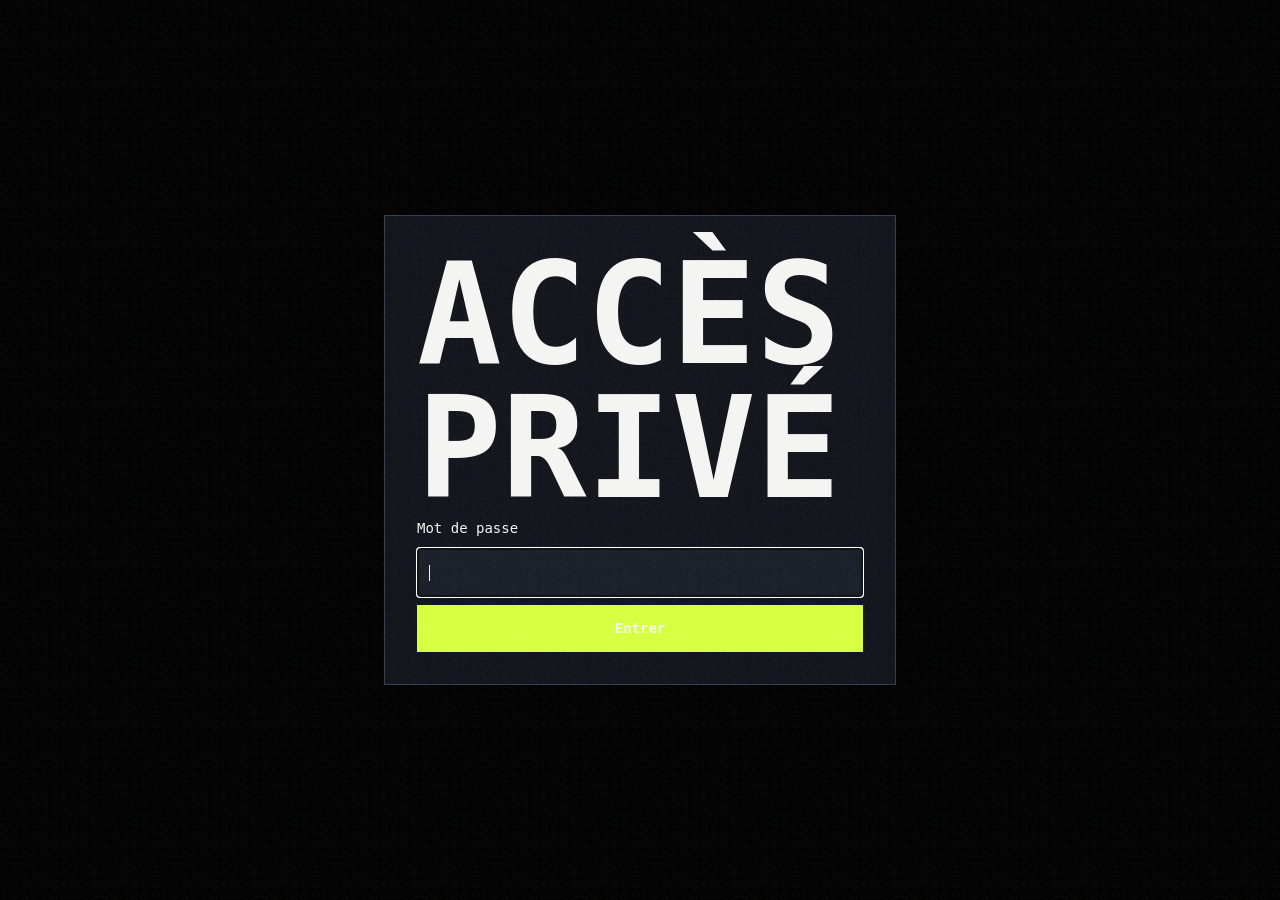
==== commit 05f5519a: "fix" ====
--- a/index.html
+++ b/index.html
@@ -1,65 +1,12 @@
 <!doctype html>
 <html lang="fr">
-  <head>
-    <meta charset="utf-8">
-    <meta name="viewport" content="width=device-width, initial-scale=1">
-    <meta name="description" content="Portrait culturel et fiche du module de communication interculturelle.">
-    <title>CI — Carte de connaissances</title>
-    <link rel="stylesheet" href="Css/mainStyle.css">
-  </head>
-  <body>
-    <div class="ambient ambient-one"></div>
-    <div class="ambient ambient-two"></div>
-    <main class="app">
-      <header class="topbar">
-        <a class="brand" href="#" aria-label="Retour au début"><span>CI</span><strong>Communication<br>interculturelle</strong></a>
-        <div class="topbar-meta"><span>Portfolio réflexif</span><span class="year">2026—2027</span></div>
-      </header>
-
-      <section class="hero">
-        <div class="hero-copy">
-          <p class="eyebrow"><span></span> Carte de connaissances</p>
-          <h1>Se connaître<br><em>pour mieux</em><br>rencontrer.</h1>
-          <p class="hero-text">Une exploration interactive entre identité culturelle, héritages familiaux et compétences professionnelles.</p>
-          <a class="scroll-link" href="#explorer">Explorer la carte <span>↓</span></a>
-        </div>
-        <div class="hero-visual" aria-label="Résumé du portfolio">
-          <div class="visual-ring ring-back"></div>
-          <div class="visual-ring ring-front"></div>
-          <div class="visual-core"><span>01</span><strong>IDENTITÉ<br>CULTURELLE</strong><small>partir de soi</small></div>
-          <span class="orbit orbit-one">valeurs</span><span class="orbit orbit-two">regards</span><span class="orbit orbit-three">rencontres</span>
-        </div>
-      </section>
-
-      <section class="explorer" id="explorer">
-        <div class="explorer-intro">
-          <p class="eyebrow"><span></span> Explorer</p>
-          <h2>Deux lectures,<br>une même carte.</h2>
-          <p>Choisissez un élément. Chaque carte révèle une pratique, une norme ou une compétence à relier au reste.</p>
-          <div class="legend"><i class="dot dot-coral"></i> Portrait culturel <i class="dot dot-teal"></i> Module</div>
-        </div>
-        <div class="knowledge-board">
-          <div class="board-lines" aria-hidden="true"><i></i><i></i><i></i><i></i><i></i><i></i></div>
-          <button class="knowledge-node node-religion" data-panel="religion"><span>01</span><strong>Religion</strong><small>appartenance</small></button>
-          <button class="knowledge-node node-ecology" data-panel="ecology"><span>02</span><strong>Écologie</strong><small>responsabilité</small></button>
-          <button class="knowledge-node node-diversity" data-panel="diversity"><span>03</span><strong>Diversité</strong><small>tolérance</small></button>
-          <button class="knowledge-node node-social" data-panel="social"><span>04</span><strong>Milieu social</strong><small>à préciser</small></button>
-          <button class="knowledge-node node-school" data-panel="school"><span>05</span><strong>Institution</strong><small>cadre & discipline</small></button>
-          <button class="knowledge-node node-course" data-panel="course"><span>06</span><strong>Le module</strong><small>objectifs & méthodes</small></button>
-          <button class="knowledge-center" data-panel="overview"><span class="spark">✦</span><strong>COMMUNICATION<br>INTERCULTURELLE</strong><small>cliquer pour commencer</small></button>
-        </div>
-      </section>
-
-      <section class="detail-section" id="detail-section" aria-live="polite">
-        <div class="detail-index"><span id="detail-number">00</span><span class="detail-rule"></span><span id="detail-tag">POINT DE DÉPART</span></div>
-        <div class="detail-main">
-          <div><h2 id="panel-title">Comprendre avant de comparer</h2><div id="panel-content"></div></div>
-          <button class="close-panel" type="button" aria-label="Fermer le détail">×</button>
-        </div>
-      </section>
-
-      <footer><span>Communication interculturelle</span><span>10 points · 10,5 h CM · EDD UNESCO</span></footer>
-    </main>
-    <script src="app.js"></script>
-  </body>
+<head>
+  <meta charset="utf-8">
+  <meta http-equiv="refresh" content="0; url=site/">
+  <meta name="robots" content="noindex, nofollow">
+  <title>Redirection</title>
+</head>
+<body>
+  <p><a href="site/">Accéder au site</a></p>
+</body>
 </html>
